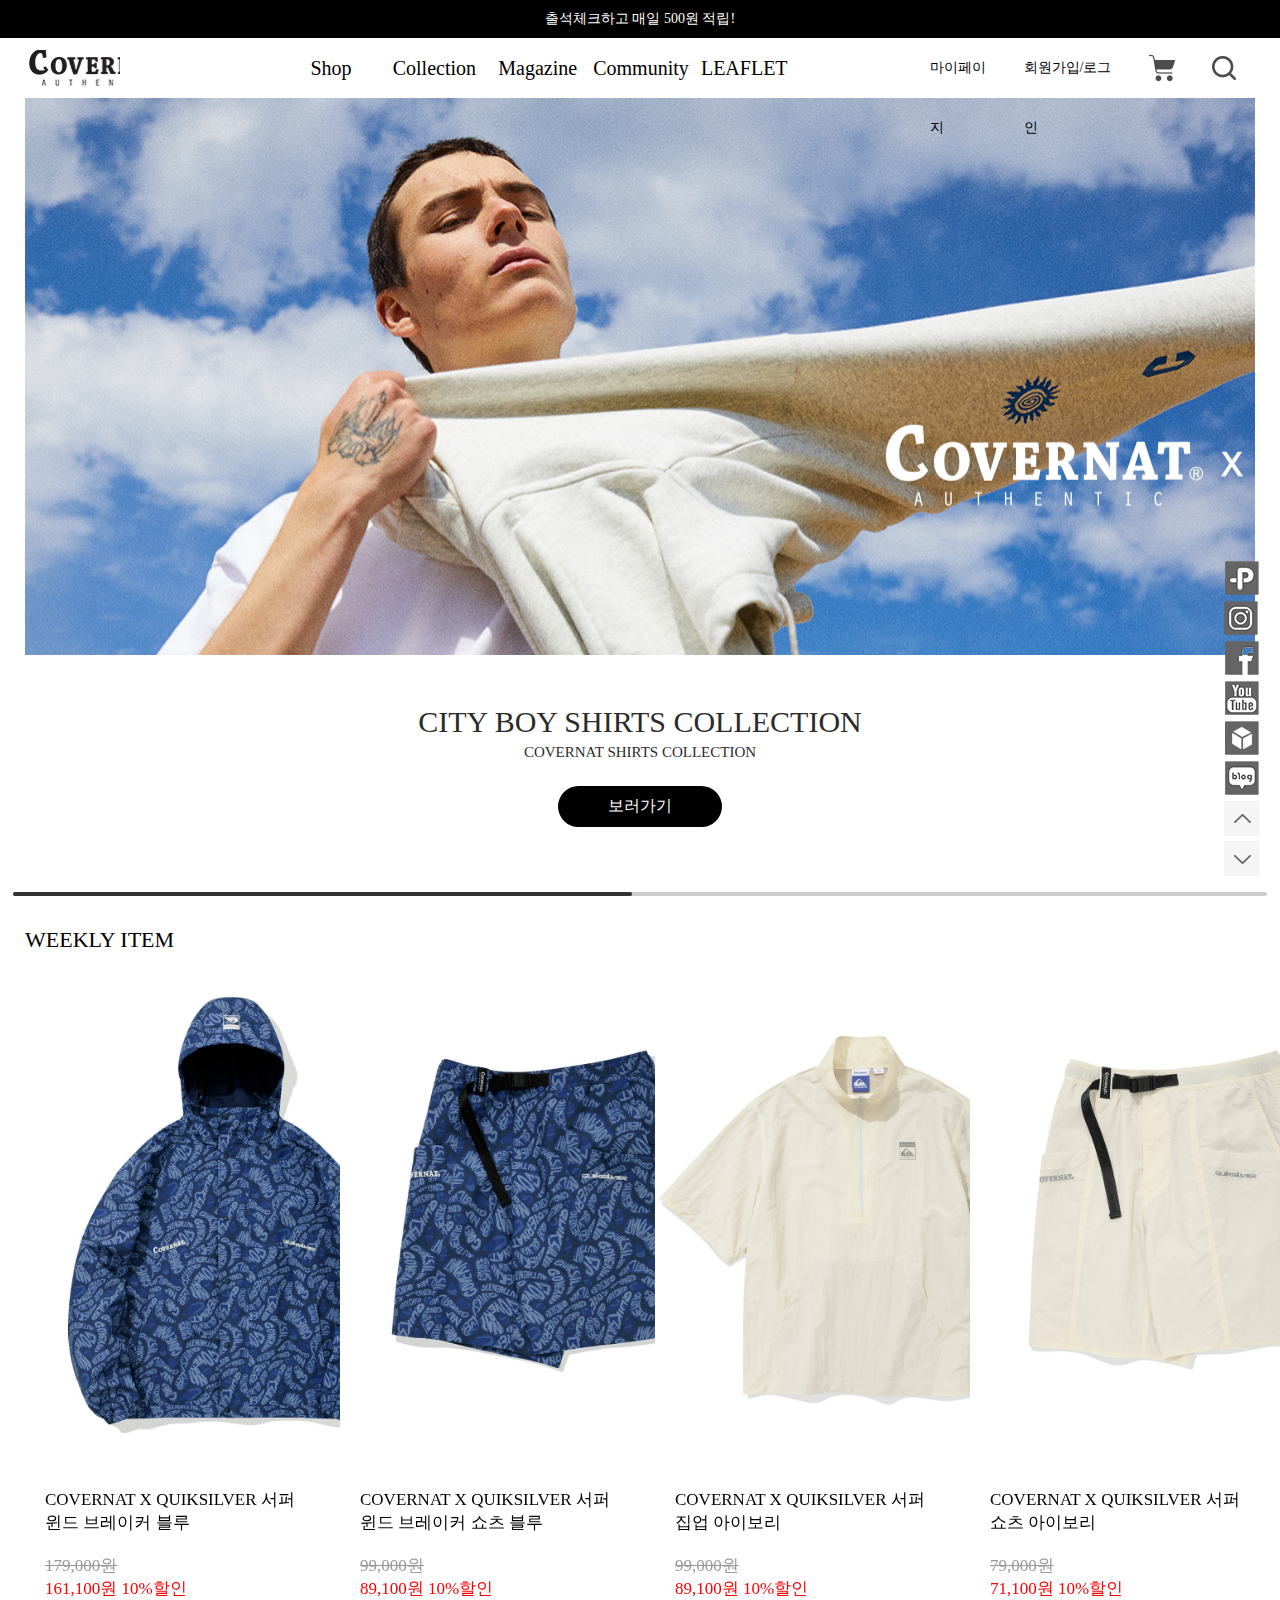
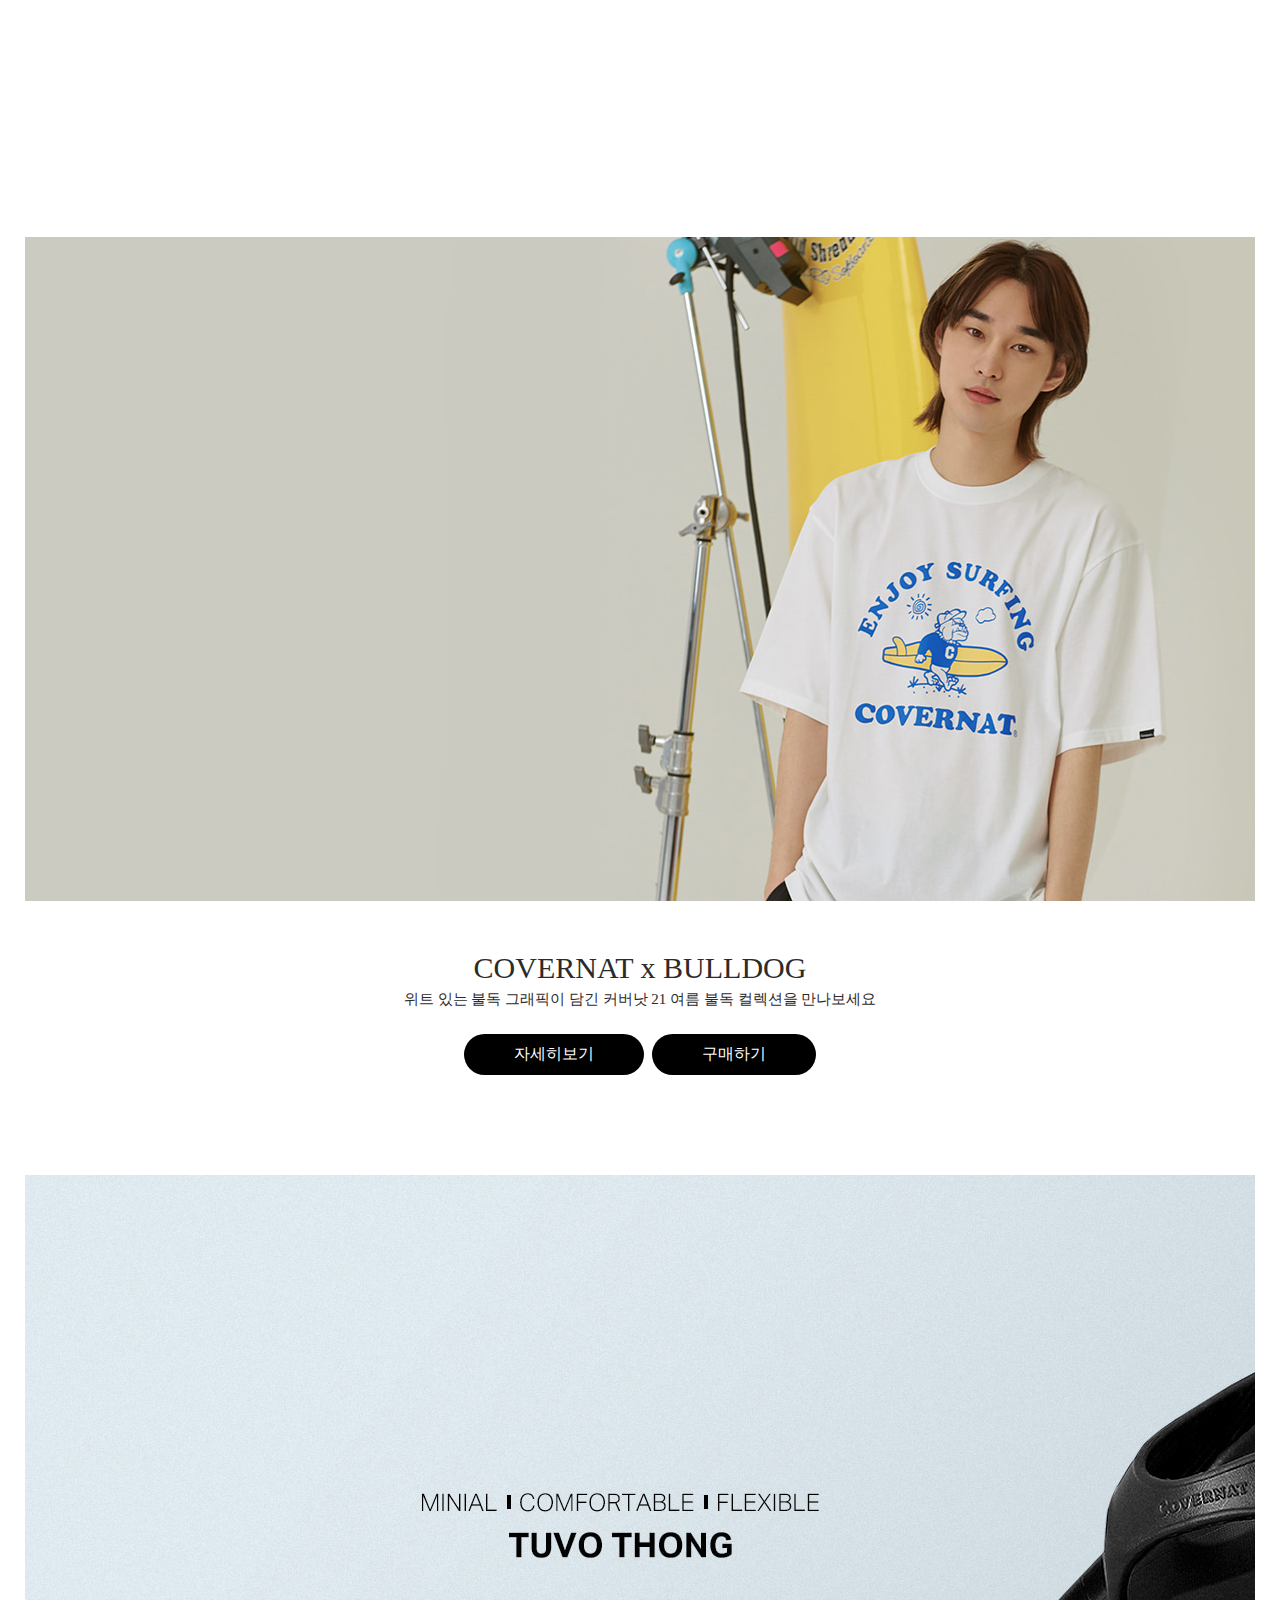
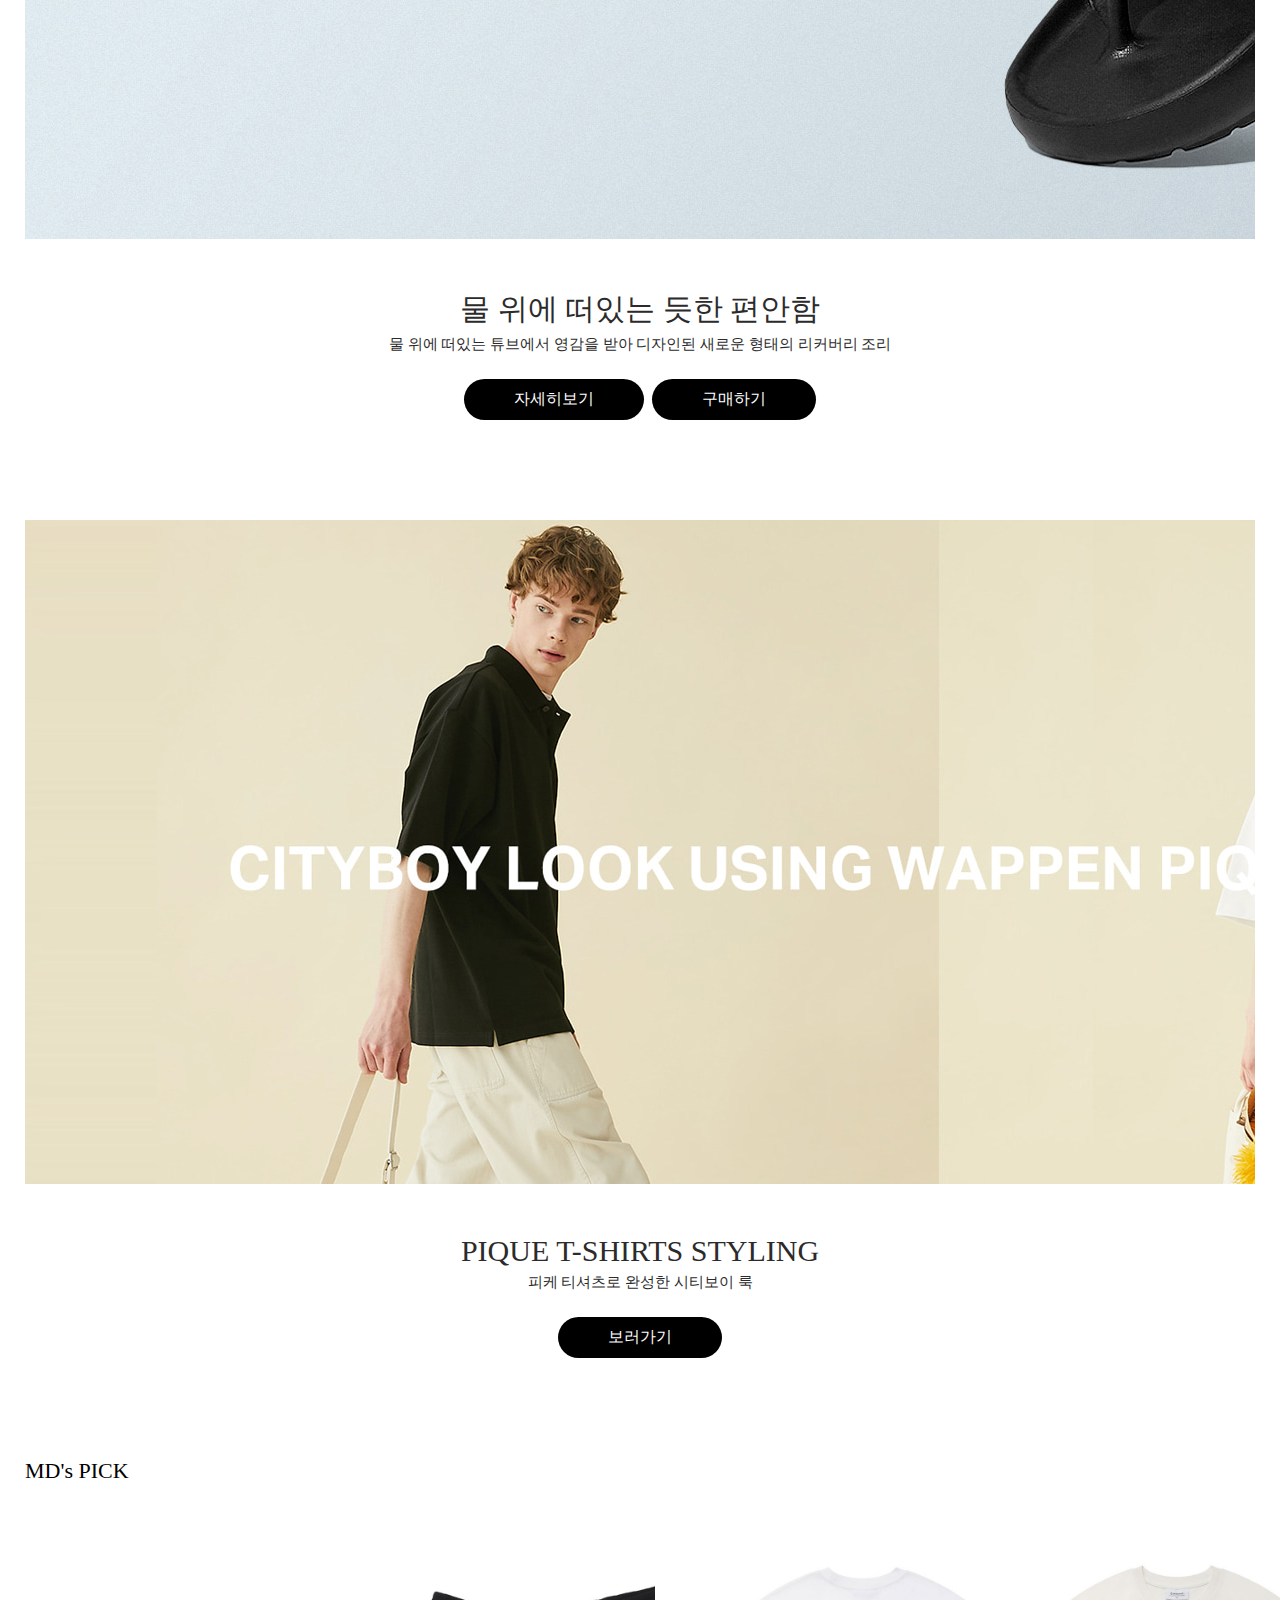
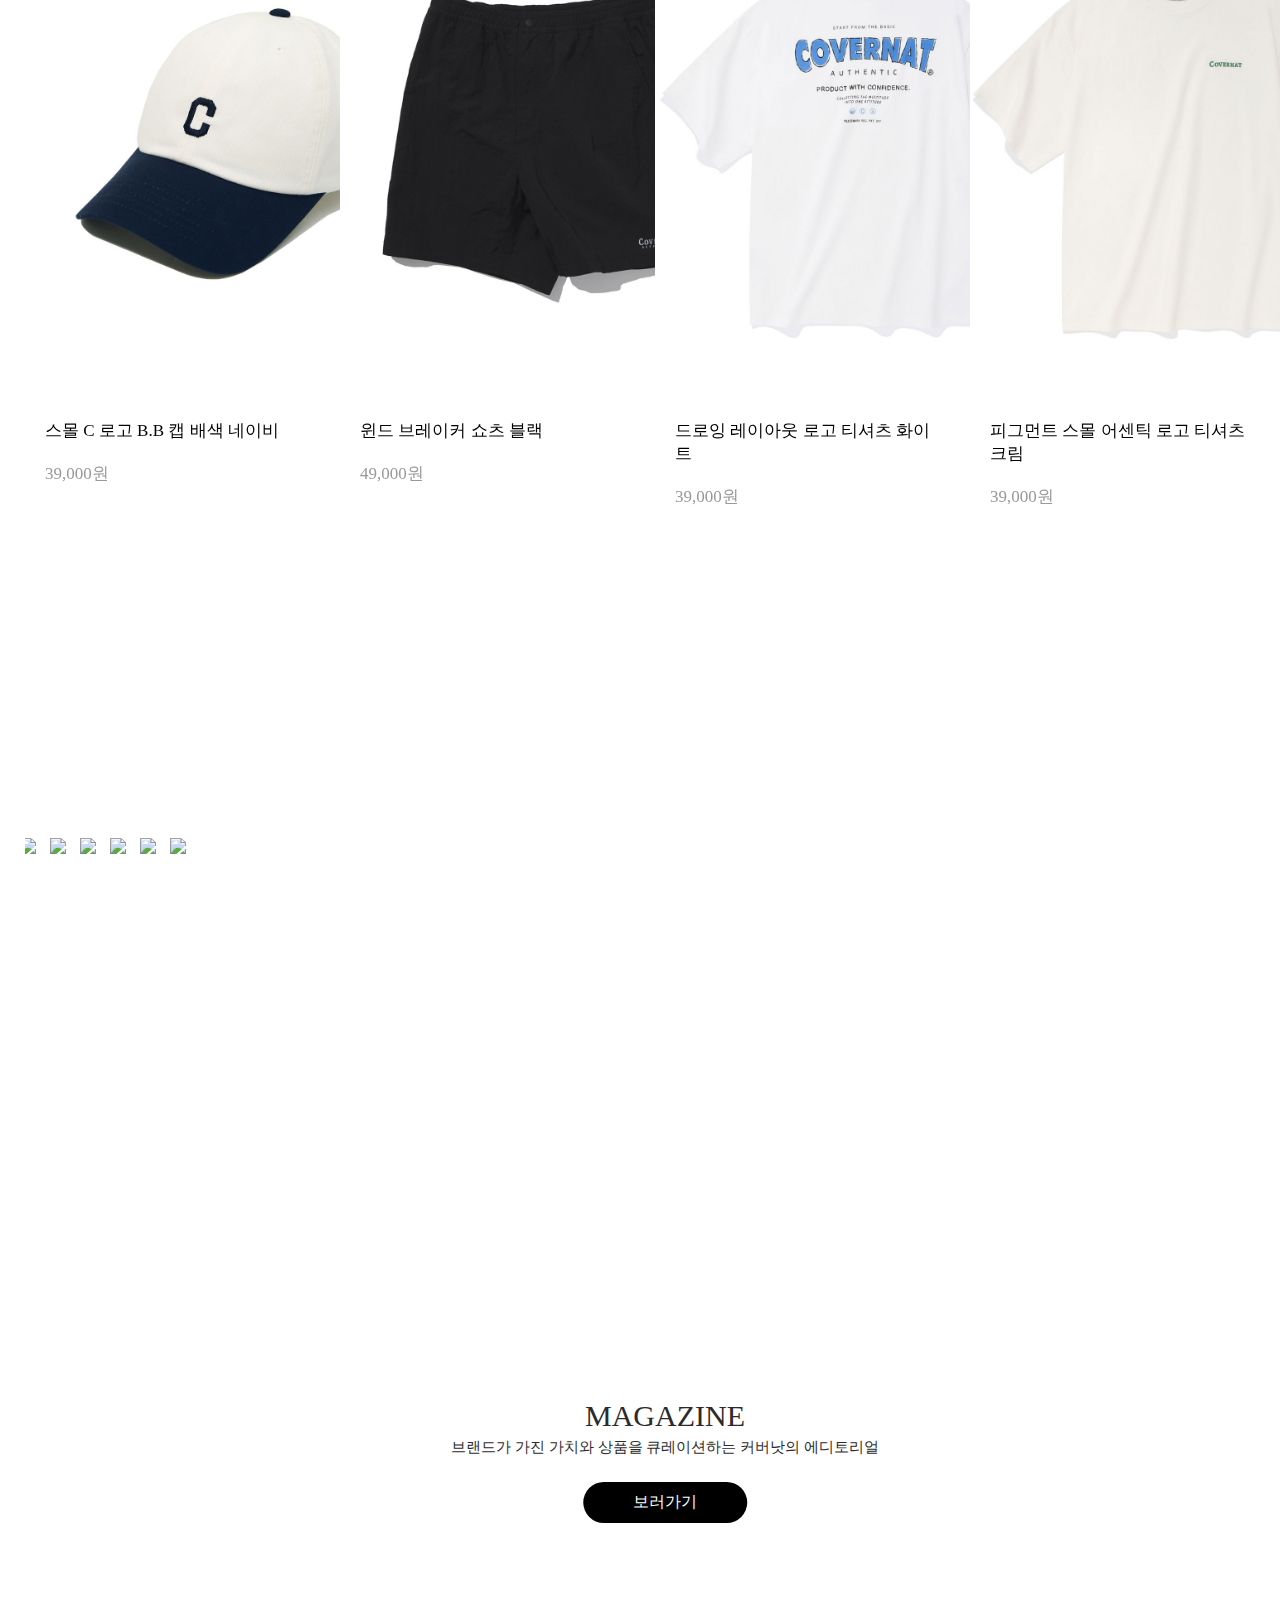
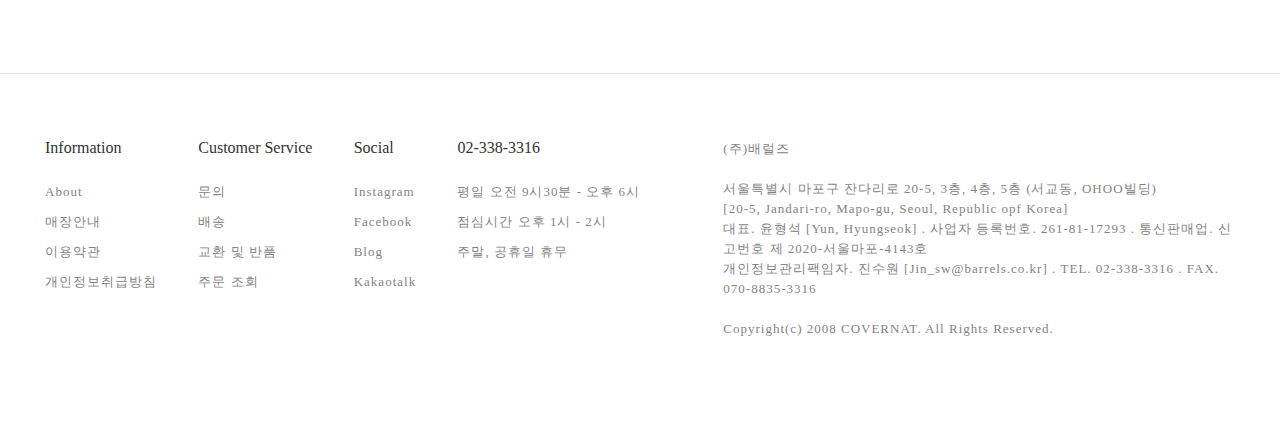
==== index.html @ e0a82ed8 "Add files via upload" ====
<!DOCTYPE html>
<html lang="ko">

<head>
    <meta charset="UTF-8">
    <meta http-equiv="X-UA-Compatible" content="IE=edge">
    <meta name="viewport" content="width=device-width, initial-scale=1.0, maximum-scale=1, minimum-scale=1">
    <!-- jQuery CDN -->
    <script src="https://code.jquery.com/jquery-1.11.0.min.js"></script>
    <!-- 스와이퍼슬라이더 CDN-->
    <link rel="stylesheet" href="https://unpkg.com/swiper/swiper-bundle.min.css" />
    <script src="https://unpkg.com/swiper/swiper-bundle.min.js"></script>
    <!-- 폰트어썸 CDN-->
    <link rel="stylesheet" href="https://use.fontawesome.com/releases/v5.14.0/css/all.css" integrity="sha384-HzLeBuhoNPvSl5KYnjx0BT+WB0QEEqLprO+NBkkk5gbc67FTaL7XIGa2w1L0Xbgc" crossorigin="anonymous">

    <link rel="stylesheet" href="css/style.css">

    <title>covernat</title>
</head>

<body>

    <div class="wrap">
        <div class="top">
            <span>출석체크하고 매일 500원 적립!</span>
        </div>
        <div class="con">
            <div class="header-wrap">
                <div class="top-bar">
                    <div class="logo-wrap"></div>
                    <nav class="fulldown-menu">
                        <ul>
                            <li>
                                <a href="javascript:void(0)">Shop</a>
                                <div>
                                    <ul>
                                        <li><a href="javascript:void(0)">신상품</a></li>
                                        <li><a href="javascript:void(0)">아우터</a></li>
                                        <li><a href="javascript:void(0)">상의</a></li>
                                        <li><a href="javascript:void(0)">하의</a></li>
                                        <li><a href="javascript:void(0)">모자</a></li>
                                        <li><a href="javascript:void(0)">가방</a></li>
                                        <li><a href="javascript:void(0)">신발</a></li>
                                        <li><a href="javascript:void(0)">악세서리</a></li>
                                        <li><a href="javascript:void(0)">언더웨어</a></li>
                                        <li><a href="javascript:void(0)">용품</a></li>
                                    </ul>
                                </div>
                            </li>
                            <li>
                                <a href="javascript:void(0)">Collection</a>
                                <div>
                                    <ul>
                                        <li><a href="javascript:void(0)">2021 S/S COLLECTION</a></li>
                                        <li><a href="javascript:void(0)">2020 F/W COLLECTION</a></li>
                                        <li><a href="javascript:void(0)">2020 S/S COLLECTION</a></li>
                                    </ul>
                                </div>
                            </li>
                            <li>
                                <a href="javascript:void(0)">Magazine</a>
                                <div>
                                    <ul>
                                        <li><a href="javascript:void(0)">Editorial</a></li>
                                        <li><a href="javascript:void(0)">News</a></li>
                                        <li><a href="javascript:void(0)">Event</a></li>
                                        <li><a href="javascript:void(0)">Video</a></li>
                                    </ul>
                                </div>
                            </li>
                            <li>
                                <a href="javascript:void(0)">Community</a>
                                <div>
                                    <ul>
                                        <li><a href="javascript:void(0)">자주묻는 질문</a></li>
                                        <li><a href="javascript:void(0)">공지사항</a></li>
                                        <li><a href="javascript:void(0)">매장찾기</a></li>
                                        <li><a href="javascript:void(0)">고객문의</a></li>
                                        <li><a href="javascript:void(0)">출석체크</a></li>
                                    </ul>
                                </div>
                            </li>
                            <li>
                                <a href="javascript:void(0)">LEAFLET</a>
                            </li>
                        </ul>
                    </nav>
                    <div class="login">
                        <ul>
                            <li> <a href="#">
                                    <p class=login1>마이페이지</p>
                                </a></li>
                            <li>
                                <a href="#">
                                    <p class=login2>회원가입/로그인</p>
                                </a>
                            </li>
                            <li class="bag"><a href="#"><img src="img/new_bag.png" width="32px" height="32px" alt="장바구니"></a></li>
                            <li class="search"><a href="#"><img src="img/new_sch.png" width="32px" height="32px" alt="검색"></a></li>
                        </ul>
                    </div>
                </div>
            </div>

        </div>
    </div>
    <div class="section section1">
        <div class="main-img"></div>
    </div>
    <div class="section section2">
        <div class="title">
            <strong class="big">CITY BOY SHIRTS COLLECTION</strong>
            <p class="small">COVERNAT SHIRTS COLLECTION</p>
            <div class="link"><a href="#">보러가기</a></div>
        </div>
        <div class="swiper-container mySwiper">
            <h2>WEEKLY ITEM</h2>
            <div class="swiper-wrapper">
                <div class="swiper-slide">
                    <a href="#">
                        <img src="img/list_img01.jpeg" alt="">
                    </a>
                    <p class="name">
                        <a href="#">
                            <span>COVERNAT X QUIKSILVER 서퍼 윈드 브레이커 블루</span>
                        </a>
                    </p>
                    <ul class="price">
                        <li>179,000원</li>
                        <li>161,100원 10%할인</li>
                    </ul>
                </div>
                <div class="swiper-slide">
                    <a href="#">
                        <img src="img/list_img02.jpeg" alt="">
                    </a>
                    <p class="name">
                        <a href="#">
                            <span>COVERNAT X QUIKSILVER 서퍼 윈드 브레이커 쇼츠 블루</span>
                        </a>
                    </p>
                    <ul class="price">
                        <li>99,000원</li>
                        <li>89,100원 10%할인</li>
                    </ul>
                </div>
                <div class="swiper-slide">
                    <a href="#">
                        <img src="img/list_img03.jpeg" alt="">
                    </a>
                    <p class="name">
                        <a href="#">
                            <span>COVERNAT X QUIKSILVER 서퍼 집업 아이보리</span>
                        </a>
                    </p>
                    <ul class="price">
                        <li>99,000원</li>
                        <li>89,100원 10%할인</li>
                    </ul>
                </div>
                <div class="swiper-slide">
                    <a href="#">
                        <img src="img/list_img04.jpeg" alt="">
                    </a>
                    <p class="name">
                        <a href="#">
                            <span>COVERNAT X QUIKSILVER 서퍼 쇼츠 아이보리</span>
                        </a>
                    </p>
                    <ul class="price">
                        <li>79,000원</li>
                        <li>71,100원 10%할인</li>
                    </ul>
                </div>
                <div class="swiper-slide">
                    <a href="#">
                        <img src="img/list_img05.jpeg" alt="">
                    </a>
                    <p class="name">
                        <a href="#">
                            <span>COVERNAT X QUIKSILVER 스트라이프 레이어드 롱슬리브 화이트</span>
                        </a>
                    </p>
                    <ul class="price">
                        <li>49,000원</li>
                        <li>44,100원 10%할인</li>
                    </ul>
                </div>
                <div class="swiper-slide">
                    <a href="#">
                        <img src="img/list_img06.jpeg" alt="">
                    </a>
                    <p class="name">
                        <a href="#">
                            <span>COVERNAT X QUIKSILVER 스트라이프 와펜 티셔츠 블랙</span>
                        </a>
                    </p>
                    <ul class="price">
                        <li>49,000원</li>
                        <li>44,100원 10%할인</li>
                    </ul>
                </div>
                <div class="swiper-slide">
                    <a href="#">
                        <img src="img/list_img07.jpeg" alt="">
                    </a>
                    <p class="name">
                        <a href="#">
                            <span>COVERNAT X QUIKSILVER 마블 로고 티셔츠 블루</span>
                        </a>
                    </p>
                    <ul class="price">
                        <li>39,000원</li>
                        <li>35,100원 10%할인</li>
                    </ul>
                </div>
                <div class="swiper-slide">
                    <a href="#">
                        <img src="img/list_img08.jpeg" alt="">
                    </a>
                    <p class="name">
                        <a href="#">
                            <span>CCOVERNAT X QUIKSILVER 캠프 캡 블랙</span>
                        </a>
                    </p>
                    <ul class="price">
                        <li>39,000원</li>
                        <li>35,100원 10%할인</li>
                    </ul>
                </div>
            </div>
            <div class="swiper-scrollbar"></div>
        </div>
    </div>
    <div class="section section3">
        <div class="main-img"></div>
        <div class="title">
            <strong class="big">COVERNAT x BULLDOG</strong>
            <p class="small">위트 있는 불독 그래픽이 담긴 커버낫 21 여름 불독 컬렉션을 만나보세요</p>
            <div class="link-wrap">
                <div class="link"><a href="#">자세히보기</a></div>
                <div class="link"><a href="#">구매하기</a></div>
            </div>
        </div>
    </div>
    <div class="section section4">
        <div class="main-img"></div>
        <div class="title">
            <strong class="big">물 위에 떠있는 듯한 편안함</strong>
            <p class="small">물 위에 떠있는 튜브에서 영감을 받아 디자인된 새로운 형태의 리커버리 조리</p>
            <div class="link-wrap">
                <div class="link"><a href="#">자세히보기</a></div>
                <div class="link"><a href="#">구매하기</a></div>
            </div>


        </div>
    </div>
    <div class="section section5">
        <div class="main-img"></div>
        <div class="title">
            <strong class="big">PIQUE T-SHIRTS STYLING</strong>
            <p class="small">피케 티셔츠로 완성한 시티보이 룩</p>
            <div class="link">
                <a href="#">보러가기</a>
            </div>

        </div>
    </div>
    <div class="section section6">
        <div class="swiper-container mySwiper">
            <h2>MD's PICK</h2>
            <div class="swiper-wrapper">
                <div class="swiper-slide">
                    <a href="#">
                        <img src="img/list2_img01.jpeg" alt="">
                    </a>
                    <p class="name">
                        <a href="#">
                            <span>스몰 C 로고 B.B 캡 배색 네이비</span>
                        </a>
                    </p>
                    <ul class="price">
                        <li>39,000원</li>
                    </ul>
                </div>
                <div class="swiper-slide">
                    <a href="#">
                        <img src="img/list2_img02.jpeg" alt="">
                    </a>
                    <p class="name">
                        <a href="#">
                            <span>윈드 브레이커 쇼츠 블랙</span>
                        </a>
                    </p>
                    <ul class="price">
                        <li>49,000원</li>
                    </ul>
                </div>
                <div class="swiper-slide">
                    <a href="#">
                        <img src="img/list2_img03.jpeg" alt="">
                    </a>
                    <p class="name">
                        <a href="#">
                            <span>드로잉 레이아웃 로고 티셔츠 화이트</span>
                        </a>
                    </p>
                    <ul class="price">
                        <li>39,000원</li>
                    </ul>
                </div>
                <div class="swiper-slide">
                    <a href="#">
                        <img src="img/list2_img04.jpeg" alt="">
                    </a>
                    <p class="name">
                        <a href="#">
                            <span>피그먼트 스몰 어센틱 로고 티셔츠 크림</span>
                        </a>
                    </p>
                    <ul class="price">
                        <li>39,000원</li>
                    </ul>
                </div>
                <div class="swiper-slide">
                    <a href="#">
                        <img src="img/list2_img05.jpeg" alt="">
                    </a>
                    <p class="name">
                        <a href="#">
                            <span>[예약발송 07/02_WS,S 07/06_M]튜보 조리 아이보리</span>
                        </a>
                    </p>
                    <ul class="price">
                        <li>49,000원</li>
                    </ul>
                </div>
                <div class="swiper-slide">
                    <a href="#">
                        <img src="img/list2_img06.jpeg" alt="">
                    </a>
                    <p class="name">
                        <a href="#">
                            <span>쿨 코튼 2-PACK 티셔츠 화이트</span>
                        </a>
                    </p>
                    <ul class="price">
                        <li>43,000원</li>
                        <li>36,500원 15%할인</li>
                    </ul>
                </div>
                <div class="swiper-slide">
                    <a href="#">
                        <img src="img/list2_img07.jpeg" alt="">
                    </a>
                    <p class="name">
                        <a href="#">
                            <span>쿨 코튼 엔조이 서핑 티셔츠 화이트</span>
                        </a>
                    </p>
                    <ul class="price">
                        <li>39,000원</li>
                        <li>31,200원 20%할인</li>
                    </ul>
                </div>
                <div class="swiper-slide">
                    <a href="#">
                        <img src="img/list2_img08.jpeg" alt="">
                    </a>
                    <p class="name">
                        <a href="#">
                            <span>페이퍼 웨일 티셔츠 화이트</span>
                        </a>
                    </p>
                    <ul class="price">
                        <li>39,000원</li>
                    </ul>
                </div>
            </div>
            <div class="swiper-scrollbar"></div>
        </div>
    </div>



    <div class="ddd">
        <div class="section section7">
            <div class="RollDiv">
                <div>
                    <a href="#">
                        <img src="https://m.covernat.net/SkinImg/new/roll_07.jpg" />
                    </a>
                    <a href="#">
                        <img src="https://m.covernat.net/SkinImg/new/main_ban01_2021_1_m2.jpg" />
                    </a>
                    <a href="#">
                        <img src="https://m.covernat.net/SkinImg/new/roll_03.jpg" />
                    </a>
                    <a href="#">
                        <img src="https://m.covernat.net/SkinImg/new/roll_06.jpg" />
                    </a>
                    <a href="#">
                        <img src="https://m.covernat.net/SkinImg/new/roll_02.jpg" />
                    </a>
                    <a href="#">
                        <img src="https://m.covernat.net/SkinImg/new/roll_01.jpg" />
                    </a>
                    <a href="#">
                        <img src="https://m.covernat.net/SkinImg/new/roll_08.jpg" />
                    </a>
                </div>
            </div>
            <div class="title">
                <strong class="big">MAGAZINE</strong>
                <p class="small">브랜드가 가진 가치와 상품을 큐레이션하는 커버낫의 에디토리얼</p>
                <div class="link-wrap">
                    <div class="link">
                        <a href="#">보러가기</a>
                    </div>
                </div>
            </div>
        </div>
    </div>

    <footer>
        <div class="footer-wrap">
            <div class="in">
                <div class="left">
                    <ul>
                        <li><a href="#">Information</a>
                            <ul>
                                <li><a href="#">About</a></li>
                                <li><a href="#">매장안내</a></li>
                                <li><a href="#">이용약관</a></li>
                                <li><a href="#">개인정보취급방침</a></li>
                            </ul>
                        </li>
                    </ul>
                    <ul>
                        <li><a href="#">Customer Service</a>
                            <ul>
                                <li><a href="#">문의</a></li>
                                <li><a href="#">배송</a></li>
                                <li><a href="#">교환 및 반품</a></li>
                                <li><a href="#">주문 조회</a></li>
                            </ul>
                        </li>
                    </ul>
                    <ul>
                        <li><a href="#">Social</a>
                            <ul>
                                <li><a href="#">Instagram</a></li>
                                <li><a href="#">Facebook</a></li>
                                <li><a href="#">Blog</a></li>
                                <li><a href="#">Kakaotalk</a></li>
                            </ul>
                        </li>
                    </ul>
                    <ul>
                        <li><a href="#">02-338-3316</a>
                            <ul>
                                <li><a href="#">평일 오전 9시30분 - 오후 6시</a></li>
                                <li><a href="#">점심시간 오후 1시 - 2시</a></li>
                                <li><a href="#">주말, 공휴일 휴무</a></li>
                            </ul>
                        </li>
                    </ul>
                </div>
                <div class="right">
                    (주)배럴즈
                    <br>
                    <br>
                    서울특별시 마포구 잔다리로 20-5, 3층, 4층, 5층 (서교동, OHOO빌딩)
                    <br>
                    [20-5, Jandari-ro, Mapo-gu, Seoul, Republic opf Korea]
                    <br>
                    대표. 윤형석 [Yun, Hyungseok] . 사업자 등록번호. 261-81-17293 . 통신판매업. 신고번호 제 2020-서울마포-4143호
                    <br>
                    개인정보관리팩임자. 진수원 [Jin_sw@barrels.co.kr] . TEL. 02-338-3316 . FAX. 070-8835-3316
                    <br>
                    <br>
                    <p> Copyright(c) 2008 COVERNAT. All Rights Reserved.</p>

                </div>
            </div>
        </div>
    </footer>

    <div class="quick">
        <a href="javascript:void(0)">
            <img src="img/quick_kakao.png" alt="카카오톡">
        </a>
        <a href="javascript:void(0)">
            <img src="img/quick_insta.png" alt="인스타그램">
        </a>
        <a href="javascript:void(0)">
            <img src="img/quick_facebook.png" alt="페이스북">
        </a>
        <a href="javascript:void(0)">
            <img src="img/quick_youtube.png" alt="유튜브">
        </a>
        <a href="javascript:void(0)">
            <img src="img/quick_view.png" alt="뷰">
        </a>
        <a href="javascript:void(0)">
            <img src="img/quick_blog.png" alt="블로그">
        </a>
        <a href="#" class="top-btn">
            <img src="img/quick_top.png" alt="맨 위로">
        </a>
        <a href="javascript:void(0)" class="bottom-btn">
            <img src="img/quick_bottom.png" alt="맨 밑으로">
        </a>
    </div>



    <script src="js/script.js"></script>

</body>

</html>
---- css/style.css ----
/*노멀라이징*/
* {
    padding: 0;
    margin: 0;
}

ul,
li {
    padding: 0;
    margin: 0;
    list-style: none;
}

a {
    color: inherit;
    text-decoration: none;
}


/*라이브러리*/

:root {
    --site-width: 1280px;
}

.row:after {
    clear: both;
    display: block;
    content: "";
}

.cell {
    float: left;
}

.con {
    /*   max-width: var(--site-width); */
    margin: 0 auto;
    width: 100%;
    background: none;
    height: 100%;
    z-index: 200;
    min-height: calc(100% - 357px);
    -webkit-box-sizing: border-box;
    -moz-box-sizing: border-box;
    box-sizing: border-box;
    outline: none;
}

.wrap {
    max-width: 100%;
}




/*---------------------header---------------------*/

.top {
    width: 100%;
    height: 38px;
    background-color: #000;
    text-align: center;
}

.top > span {
    color: #fff;
    font-weight: lighter;
    font-size: 14px;
    line-height: 38px;
}

.header-wrap .top-bar {
    padding: 0 25px;
    height: 60px;
    /*   border:1px solid #ddd;*/
    display: flex;
    position: relative;
}

.header-wrap .logo-wrap {
    background-image: url(../img/new_logo04.png);
    width: 149px;
    height: 40px;
    margin-top: 10px;
    cursor: pointer;
}


.fulldown-menu {
  width: 1242px;
    
}

.fulldown-menu > ul {
  width: 100%;
  display: flex;
  flex-direction: row;
    line-height: 40px;
    justify-content: center;
}
.fulldown-menu > ul > li {
  width: 13%;
}
.fulldown-menu ul > li > a {
  width: 100%;
  display: block;
  text-align: center;
  padding: 10px 20px;
    font-size: 20px;
}
.fulldown-menu > ul > li > div {
  display: block;
  position: absolute;
  width: 100%;
  top: 100%;
  left: 0;
    height: 330px;
  background-color: #fff;
}
.fulldown-menu > ul > li > div ul {
  position: absolute;
  top: 0;
  left: 0;
  width: 20%;
}
.fulldown-menu > ul > li > div ul > li {
    line-height: 10px;
    
    
}
.fulldown-menu > ul > li > div ul > li > a {
  width: 100%;
  display: block;
    font-size: 13px;
}

/* 2차 메뉴 위치 */
.fulldown-menu > ul > li:nth-of-type(1) > div ul {
  left: 16%;
}
.fulldown-menu > ul > li:nth-of-type(2) > div ul {
  left: 25%;
}
.fulldown-menu > ul > li:nth-of-type(3) > div ul {
  left: 34%;
}
.fulldown-menu > ul > li:nth-of-type(4) > div ul {
  left: 43%;
}


/* 후버시 작동 기능 */
.fulldown-menu ul > li > a:hover,
.fulldown-menu ul > li > a:active,
.fulldown-menu ul > li > a:focus {
  color: #888;
  transition: all 0.2s;
}
.fulldown-menu > ul > li > div {
  opacity: 0;
  visibility: hidden;
/*  transition: visibility 0s, opacity 0.5s linear;*/
}


.fulldown-menu > ul > li:hover div {
  opacity: 1;
  visibility: visible; 
    border-top:1px solid #ddd;
}


.header-wrap .login .login1:hover {
    color: #bebcbc;
    transition: 0.3s;
}

.header-wrap .login .login2:hover {
    color: #bebcbc;
    transition: 0.3s;
}

.header-wrap .login ul {
    display: flex;
    width: 340px;
    line-height: 60px;
}

.header-wrap .login ul li {
    display: inline-block;
    font-size: 14px;
    padding: 0 15px;
    vertical-align: middle;
}

.header-wrap .login ul .bag {
    margin-top: 12px;
}

.header-wrap .login ul .search {
    margin-top: 12px;
}





/*---------------------section1---------------------*/

.section {
    padding: 0 25px;
}

.section .main-img {
    background-image: url(../img/main_visual01_210614.jpeg);
    max-width: 1742px;
    height: 557.44px;
    cursor: pointer;
}

/*---------------------section2---------------------*/


.section .title {

    text-align: center;
    color: #2c2b2b;
    margin-top: 50px;

}

.section .title .big {
    font-size: 30px;
    font-weight: 500;
}

.section .title .small {
    font-size: 15px;
    margin: 5px 0 25px 0;
}


.section h2 {
    font-weight: 400;
    font-size: 22px;
    margin-bottom: 30px;
}

.swiper-container {
    width: 100%;
    height: 780px;
    margin-top: 100px;
}

.swiper-slide {
    width: 200%;
    height: 600px;
    text-align: left;
    font-size: 18px;
    /*        border:1px solid red;*/
}

.swiper-slide .name {
    margin-top: 50px;
    margin-left: 20px;
}

.swiper-slide .name span {
    font-size: 17px;
}

.swiper-slide .price {
    margin-top: 20px;
    font-size: 17px;
    margin-left: 20px;
}

.swiper-slide .price li:nth-child(1) {
    text-decoration: line-through;
    color: #999;
}

.swiper-slide .price li:nth-child(2) {
    color: red;
}

.swiper-slide img {

    width: 414px;
    height: 450px;
    object-fit: cover;
}




/*---------------------section3---------------------*/

.section3 .main-img {
    background-image: url(../img/main_ban02.jpeg);
    max-width: 1742px;
    height: 664px;
    cursor: pointer;
    margin-top: 130px;
}

.section .link-wrap {
    display: flex;
    justify-content: center;
}

.section .link {
    font-size: 16px;
    color: #fff;
    background: #000;
    padding: 10px 50px;
    display: inline-block;
    border-radius: 50px;
    margin-right: 8px;
}

.section .link:last-child {
    margin-right: 0;
}

/*---------------------section4---------------------*/


.section4 .main-img {
    margin-top: 130px;
    background-image: url(../img/main_ban03.jpeg);
    max-width: 1742px;
    height: 664px;
    cursor: pointer;
    margin-top: 100px;
}

/*---------------------section5---------------------*/


.section5 .main-img {
    margin-top: 130px;
    background-image: url(../img/main_ban04.jpeg);
    max-width: 1742px;
    height: 664px;
    cursor: pointer;
    margin-top: 100px;
}

/*---------------------section6---------------------*/

.section6 .swiper-slide .price li:nth-child(1) {
    color: #999;
    text-decoration: none;
}


/*---------------------section7---------------------*/


.ddd {
    width: 100%;
    overflow: hidden;
}

.section7 {
    margin-top: 100px;
    width: 100%;
    height: 785px;
    position: relative;
    overflow: hidden;
}

.RollDiv {
    margin-bottom: 100px;
    margin-top: 100px;
    position: absolute;
    overflow: hidden;
    height: 500px;
    width: 100%;
}

.RollDiv img {
    height: 500px;
    position: absolute;
}

.section7 .title {
    position: absolute;
    bottom: 0;
    left: 50%;
    transform: translateX(-50%);


}

/*---------------------footer---------------------*/

.footer-wrap {
    border-top: 1px solid #e3e3e3;
    margin-top: 150px;
}

.footer-wrap .in {
    padding: 65px 0;
    width: calc(100% - 90px);
    margin: auto;
}

.footer-wrap .in .left {
    display: flex;
    justify-content: space-between;
    float: left;
    width: 50%;
    margin-bottom: 100px;
}

.footer-wrap .in .left > ul {
    color: #333;
}

.footer-wrap .in .left > ul ul {
    font-size: 13px;
    letter-spacing: 1px;
    line-height: 30px;
    margin-top: 20px;
    color: #838383;
}

.footer-wrap .in .right {
    float: right;
    width: 43%;
    font-size: 13px;
    color: #838383;
    letter-spacing: 1px;
    line-height: 20px;
    margin-bottom: 100px;
}


/*---------------------quick---------------------*/


.quick {
    position: fixed;
    right: 20px;
    width: 37px;
    bottom: 20px;
    z-index: 99;
}
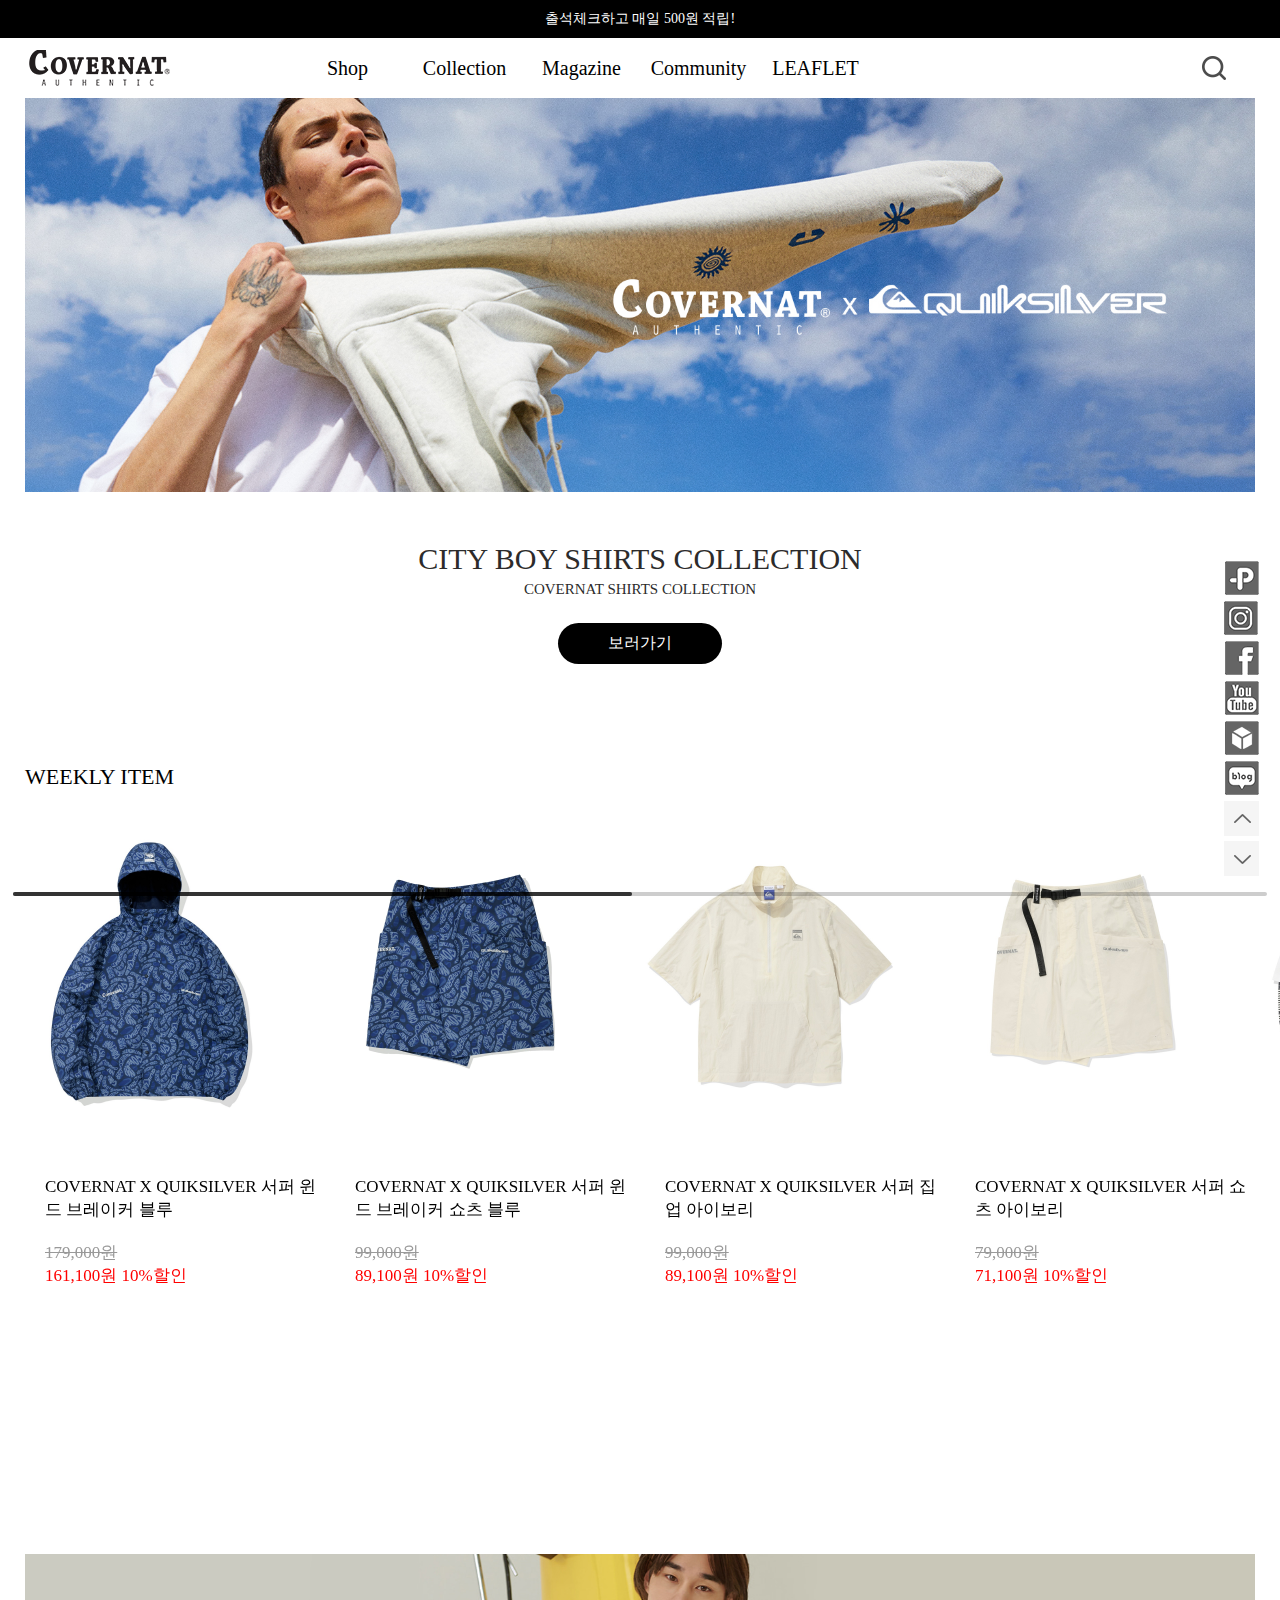
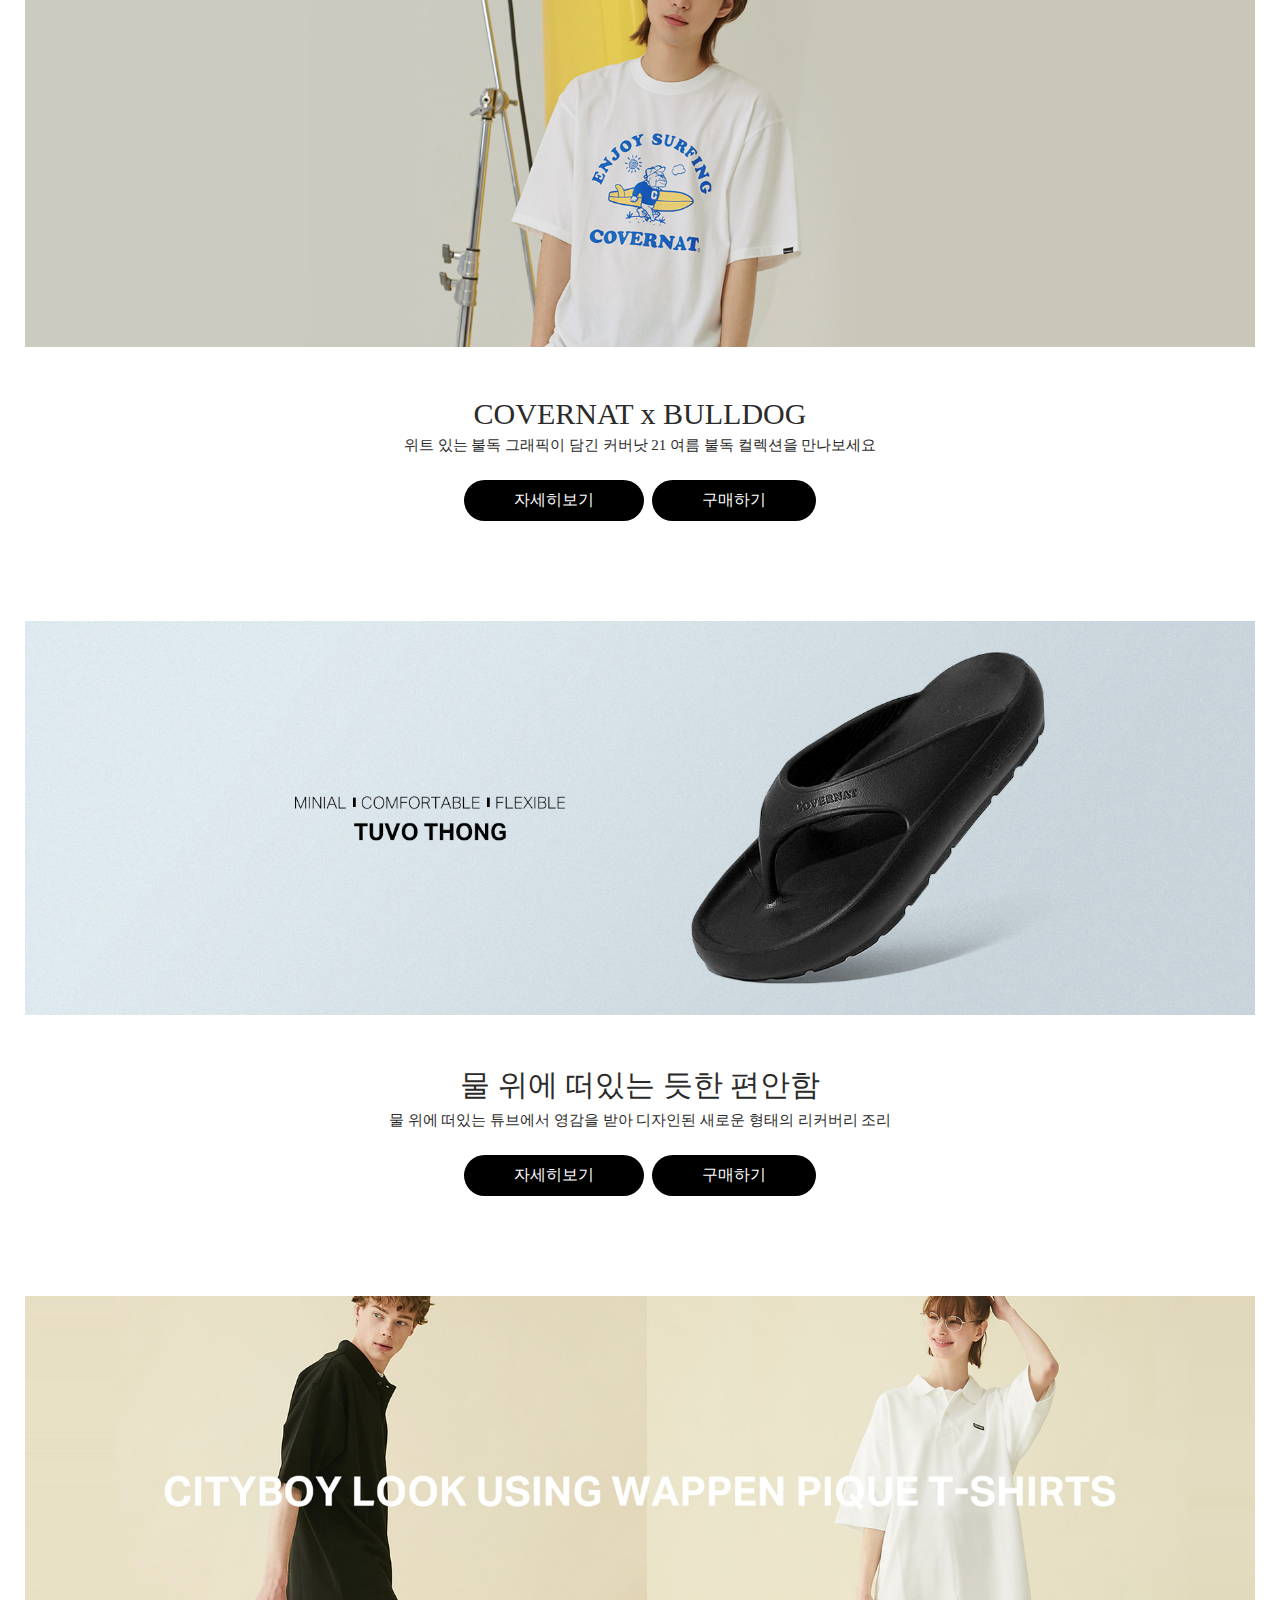
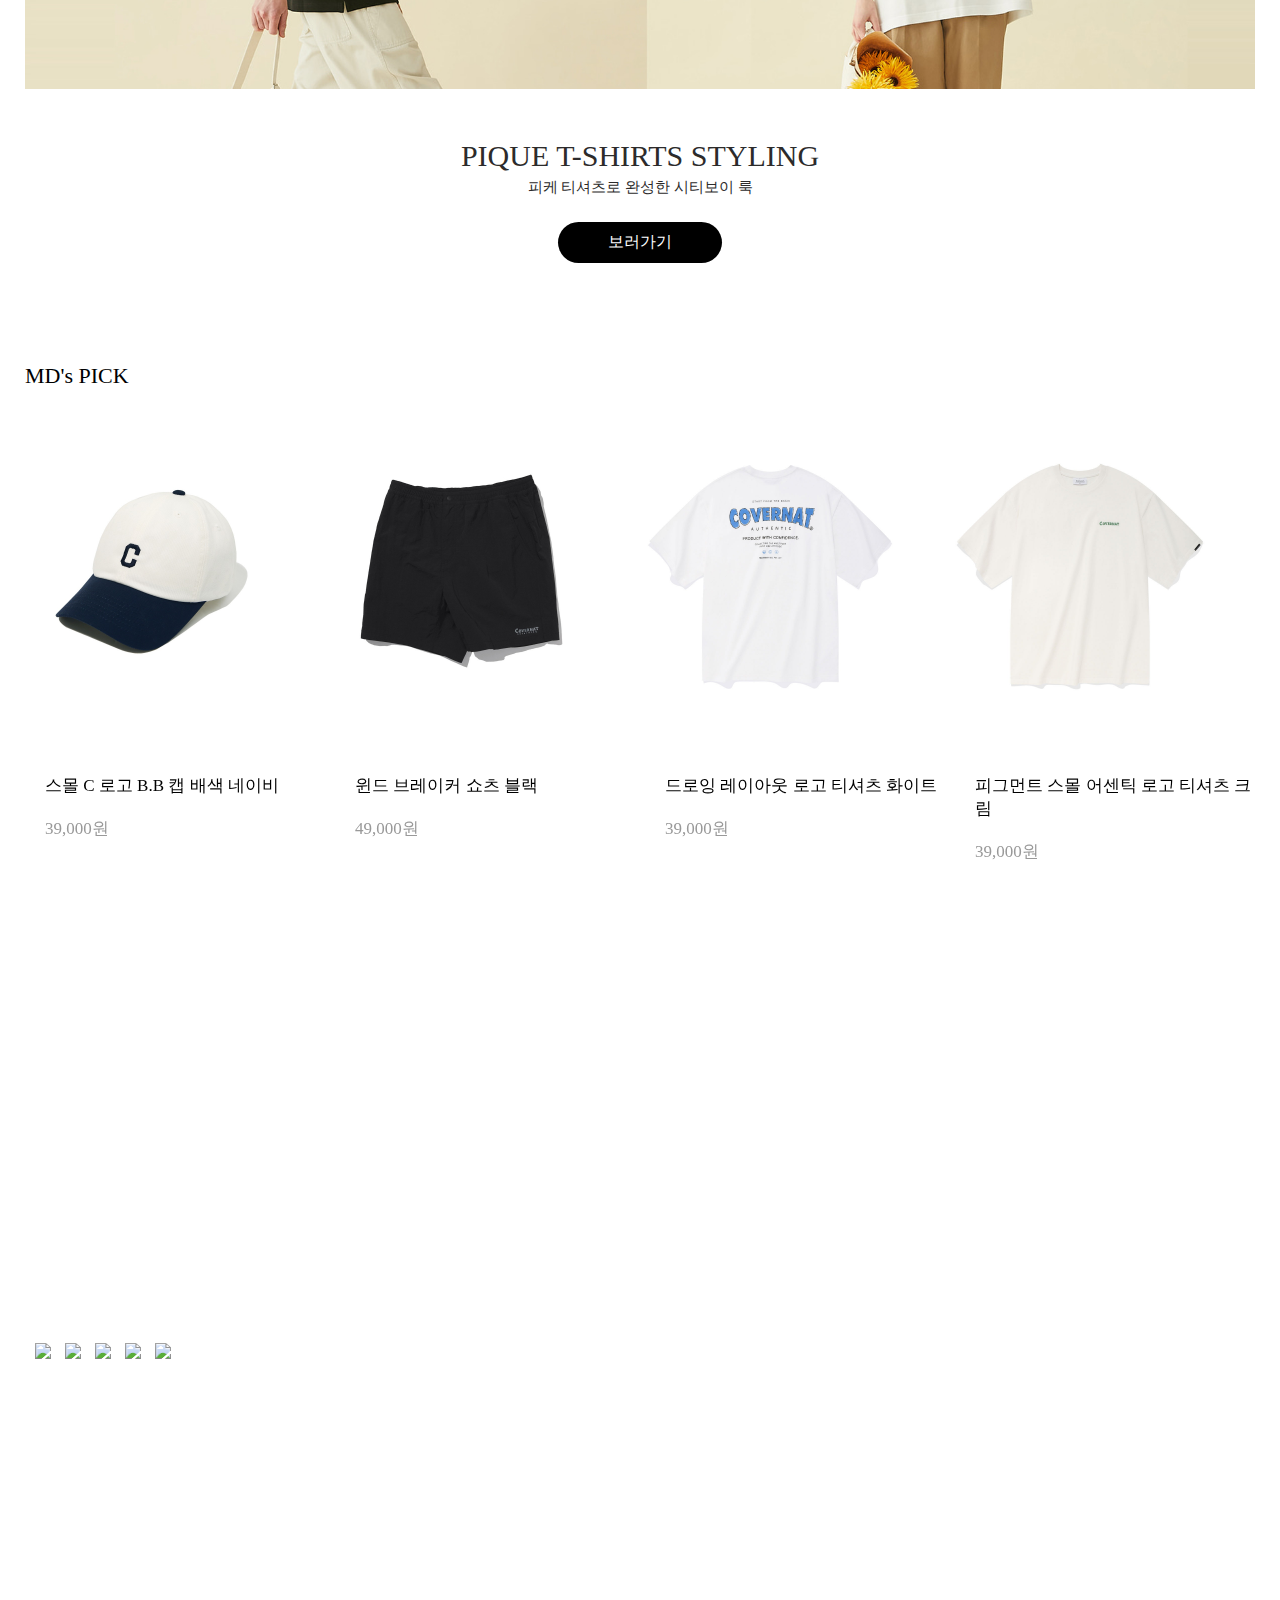
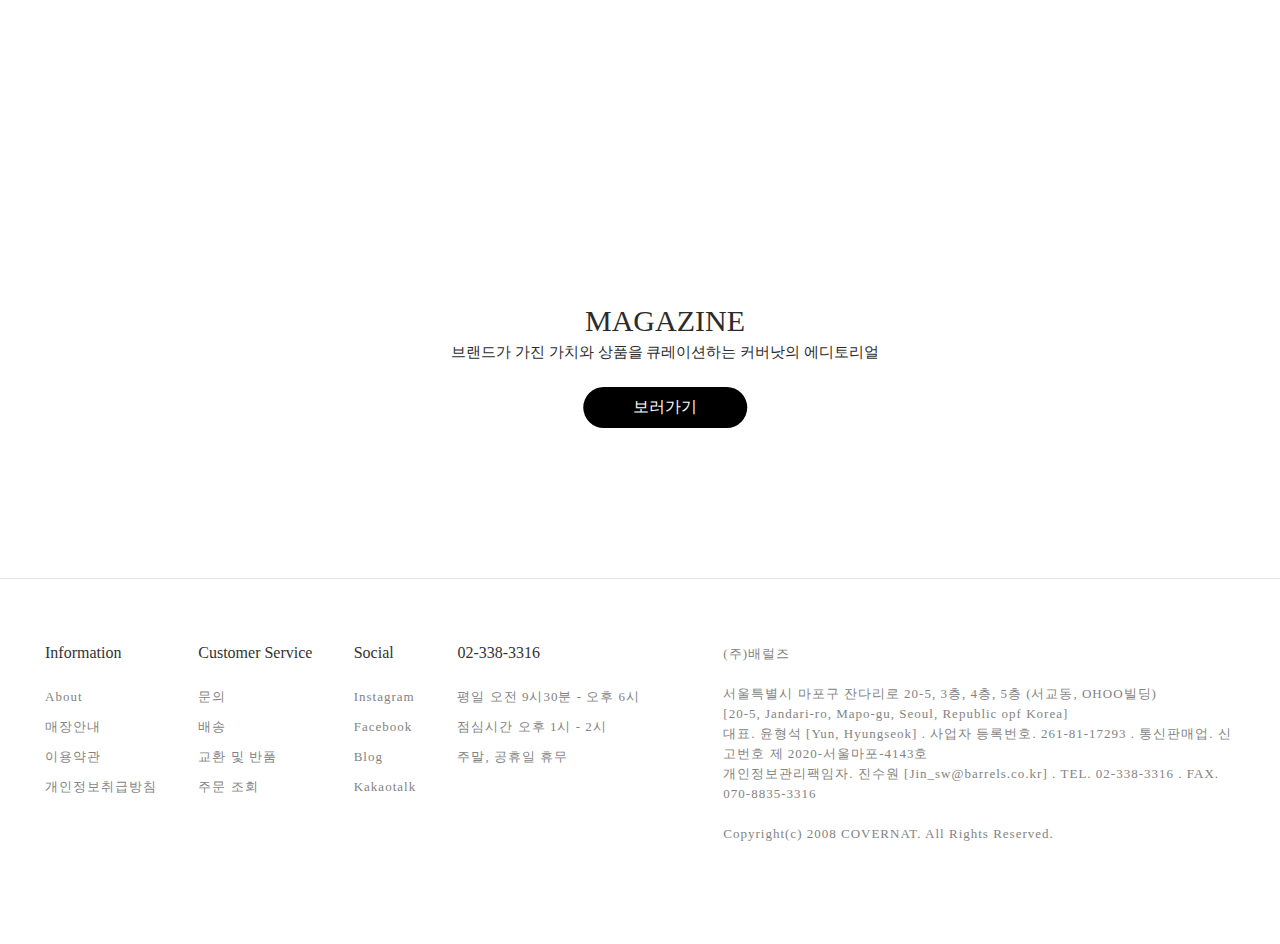
==== commit 6780fdfe: "Add files via upload" ====
--- a/index.html
+++ b/index.html
@@ -8,7 +8,7 @@
     <!-- jQuery CDN -->
     <script src="https://code.jquery.com/jquery-1.11.0.min.js"></script>
     <!-- 스와이퍼슬라이더 CDN-->
-    <link rel="stylesheet" href="https://unpkg.com/swiper/swiper-bundle.min.css" />
+    <link rel="stylesheet" href="https://unpkg.com/swiper/swiper-bundle.min.css"/>
     <script src="https://unpkg.com/swiper/swiper-bundle.min.js"></script>
     <!-- 폰트어썸 CDN-->
     <link rel="stylesheet" href="https://use.fontawesome.com/releases/v5.14.0/css/all.css" integrity="sha384-HzLeBuhoNPvSl5KYnjx0BT+WB0QEEqLprO+NBkkk5gbc67FTaL7XIGa2w1L0Xbgc" crossorigin="anonymous">
@@ -27,7 +27,9 @@
         <div class="con">
             <div class="header-wrap">
                 <div class="top-bar">
-                    <div class="logo-wrap"></div>
+                    <div class="logo-wrap">
+                        <div class="logo"></div>
+                    </div>
                     <nav class="fulldown-menu">
                         <ul>
                             <li>
@@ -518,6 +520,4 @@
 
     <script src="js/script.js"></script>
 
-</body>
-
-</html>
+</body></html>
--- a/css/style.css
+++ b/css/style.css
@@ -79,74 +79,89 @@
 }
 
 .header-wrap .logo-wrap {
-    background-image: url(../img/new_logo04.png);
+
     width: 149px;
     height: 40px;
     margin-top: 10px;
     cursor: pointer;
-}
-
+    z-index: 99;
+}
+
+.header-wrap .logo-wrap .logo {
+    background-image: url(../img/new_logo04.png);
+    width: 100%;
+    height: 100%;
+}
 
 .fulldown-menu {
-  width: 1242px;
-    
+    width: 1000px;
+
 }
 
 .fulldown-menu > ul {
-  width: 100%;
-  display: flex;
-  flex-direction: row;
+    width: 100%;
+    display: flex;
+    flex-direction: row;
     line-height: 40px;
-    justify-content: center;
-}
+    margin-left: 30px;
+}
+
 .fulldown-menu > ul > li {
-  width: 13%;
-}
+    width: 18%;
+}
+
 .fulldown-menu ul > li > a {
-  width: 100%;
-  display: block;
-  text-align: center;
-  padding: 10px 20px;
+    width: 100%;
+    display: block;
+    text-align: center;
+    padding: 10px 20px;
     font-size: 20px;
 }
+
 .fulldown-menu > ul > li > div {
-  display: block;
-  position: absolute;
-  width: 100%;
-  top: 100%;
-  left: 0;
+    display: block;
+    position: absolute;
+    width: 100%;
+    top: 100%;
+    left: 0;
     height: 330px;
-  background-color: #fff;
-}
+    background-color: #fff;
+}
+
 .fulldown-menu > ul > li > div ul {
-  position: absolute;
-  top: 0;
-  left: 0;
-  width: 20%;
-}
+    position: absolute;
+    top: 0;
+    left: 0;
+    width: 20%;
+}
+
 .fulldown-menu > ul > li > div ul > li {
     line-height: 10px;
-    
-    
-}
+
+
+}
+
 .fulldown-menu > ul > li > div ul > li > a {
-  width: 100%;
-  display: block;
+    width: 100%;
+    display: block;
     font-size: 13px;
 }
 
 /* 2차 메뉴 위치 */
 .fulldown-menu > ul > li:nth-of-type(1) > div ul {
-  left: 16%;
-}
+    left: 16%;
+}
+
 .fulldown-menu > ul > li:nth-of-type(2) > div ul {
-  left: 25%;
-}
+    left: 25%;
+}
+
 .fulldown-menu > ul > li:nth-of-type(3) > div ul {
-  left: 34%;
-}
+    left: 34%;
+}
+
 .fulldown-menu > ul > li:nth-of-type(4) > div ul {
-  left: 43%;
+    left: 43%;
 }
 
 
@@ -154,22 +169,30 @@
 .fulldown-menu ul > li > a:hover,
 .fulldown-menu ul > li > a:active,
 .fulldown-menu ul > li > a:focus {
-  color: #888;
-  transition: all 0.2s;
-}
+    color: #888;
+    transition: all 0.2s;
+}
+
 .fulldown-menu > ul > li > div {
-  opacity: 0;
-  visibility: hidden;
-/*  transition: visibility 0s, opacity 0.5s linear;*/
+    opacity: 0;
+    visibility: hidden;
+    /*  transition: visibility 0s, opacity 0.5s linear;*/
 }
 
 
 .fulldown-menu > ul > li:hover div {
-  opacity: 1;
-  visibility: visible; 
-    border-top:1px solid #ddd;
-}
-
+    opacity: 1;
+    visibility: visible;
+    border-top: 1px solid #ddd;
+}
+
+
+.header-wrap .login {
+
+    width: 350px;
+    margin-left: auto;
+
+}
 
 .header-wrap .login .login1:hover {
     color: #bebcbc;
@@ -214,8 +237,11 @@
 
 .section .main-img {
     background-image: url(../img/main_visual01_210614.jpeg);
+    background-position: center;
+    background-size: cover;
     max-width: 1742px;
-    height: 557.44px;
+    /*    height: 557.44px;*/
+    padding-bottom: 32%;
     cursor: pointer;
 }
 
@@ -254,7 +280,7 @@
 }
 
 .swiper-slide {
-    width: 200%;
+    width: 100%;
     height: 600px;
     text-align: left;
     font-size: 18px;
@@ -299,8 +325,10 @@
 
 .section3 .main-img {
     background-image: url(../img/main_ban02.jpeg);
+    background-size: cover;
+    background-position: center;
+    padding-bottom: 32%;
     max-width: 1742px;
-    height: 664px;
     cursor: pointer;
     margin-top: 130px;
 }
@@ -331,7 +359,9 @@
     margin-top: 130px;
     background-image: url(../img/main_ban03.jpeg);
     max-width: 1742px;
-    height: 664px;
+    background-size: cover;
+    background-position: center;
+    padding-bottom: 32%;
     cursor: pointer;
     margin-top: 100px;
 }
@@ -343,7 +373,9 @@
     margin-top: 130px;
     background-image: url(../img/main_ban04.jpeg);
     max-width: 1742px;
-    height: 664px;
+    background-size: cover;
+    background-position: center;
+    padding-bottom: 32%;
     cursor: pointer;
     margin-top: 100px;
 }
@@ -449,3 +481,195 @@
     bottom: 20px;
     z-index: 99;
 }
+
+
+
+/*---------------------반응형---------------------*/
+
+
+
+
+
+
+
+@media screen and (max-width: 1774px) {
+    .swiper-container .swiper-slide img{
+        width: 314px;
+        height: 354px;
+    }
+
+    .swiper-container-horizontal>.swiper-scrollbar {
+        
+        bottom:110px;
+    }
+    
+    .section3 .main-img{
+        margin-top: 20px;
+    }
+}
+
+
+@media screen and (max-width: 1535px) {
+
+    .header-wrap .login ul li:nth-child(1) {
+        display: none;
+    }
+
+    .header-wrap .login ul li:nth-child(2) {
+        display: none;
+    }
+
+    .header-wrap .login ul li:nth-child(3) {
+        display: none;
+    }
+
+    .header-wrap .login ul li:nth-child(4) {
+        margin-left: auto;
+    }
+
+    .fulldown-menu {
+        width: 850px;
+    }
+
+    .fulldown-menu ul {
+        justify-content: flex-end;
+    }
+    
+    .swiper-container .swiper-slide img{
+        width: 312px;
+        height: 320px;
+    }
+     .section3 .main-img{
+        margin-top: 10px;
+    }
+    
+    .RollDiv img {
+        
+        height: 450px;
+    }
+
+}
+
+
+
+@media screen and (max-width: 1369px) {
+    .fulldown-menu {
+        width: 650px;
+    }
+
+}
+
+@media screen and (max-width: 1284px) {
+    .swiper-container .swiper-slide img{
+        width: 250px;
+        height: 300px;
+    }
+}
+
+@media screen and (max-width: 1182px) {
+    .fulldown-menu {
+        width: 550px;
+    }
+
+}
+
+
+@media screen and (max-width: 1090px) {
+
+    .header-wrap .fulldown-menu {
+        display: none;
+    }
+
+
+}
+
+@media screen and (max-width: 850px) {
+
+    .header-wrap .logo-wrap {
+        position: absolute;
+        left: 50%;
+        transform: translateX(-50%);
+       
+    }
+    
+    .section .title .big{
+        font-size:25px;
+        
+    }
+
+
+}
+
+@media screen and (max-width: 741px) {
+
+    
+    .section .title .big{
+        font-size:23px;
+        
+    }
+    .section .title .small{
+        font-size:12px;
+    }
+
+}
+
+
+@media screen and (max-width: 640px) {
+
+    
+     .swiper-container .swiper-slide img{
+        width: 480px;
+        height: 500px;
+    }
+    
+    .swiper-container-horizontal>.swiper-scrollbar {
+        
+        bottom:10px;
+    }
+    
+    .section3 .main-img{
+        margin-top: 80px;
+    }
+    
+    .section7 .title{
+        bottom :60px;
+    }
+}
+
+@media screen and (max-width: 501px) {
+
+    
+     .swiper-container .swiper-slide img{
+        width: 450px;
+        height: 470px;
+    }
+    
+       .section .title .big{
+        font-size:18px;
+        
+    }
+    .section .title .small{
+        font-size:10px;
+    }
+    
+    .title {
+        margin-top : 10px;
+    }
+
+ 
+}
+
+@media screen and (max-width: 461px) {
+
+    
+     .swiper-container .swiper-slide img{
+        width: 400px;
+        height: 440px;
+    }
+    
+ 
+}
+
+
+
+
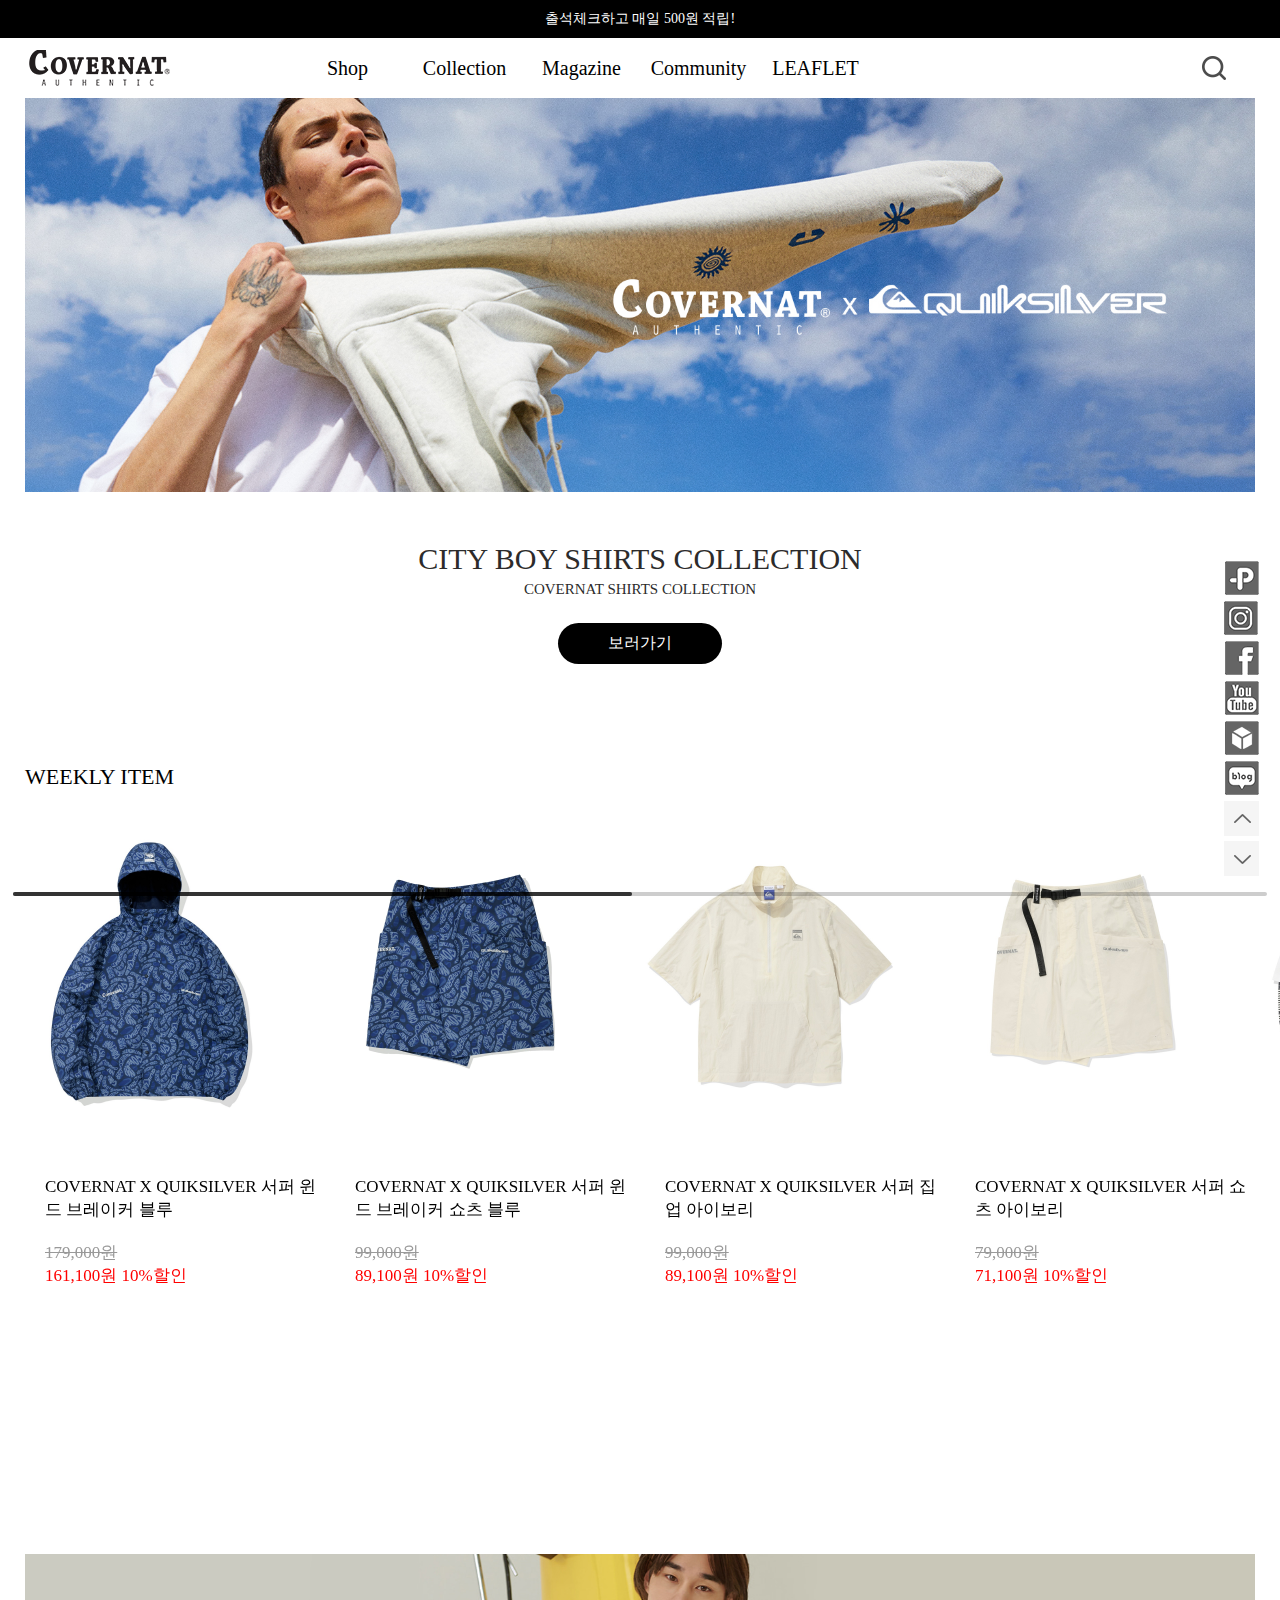
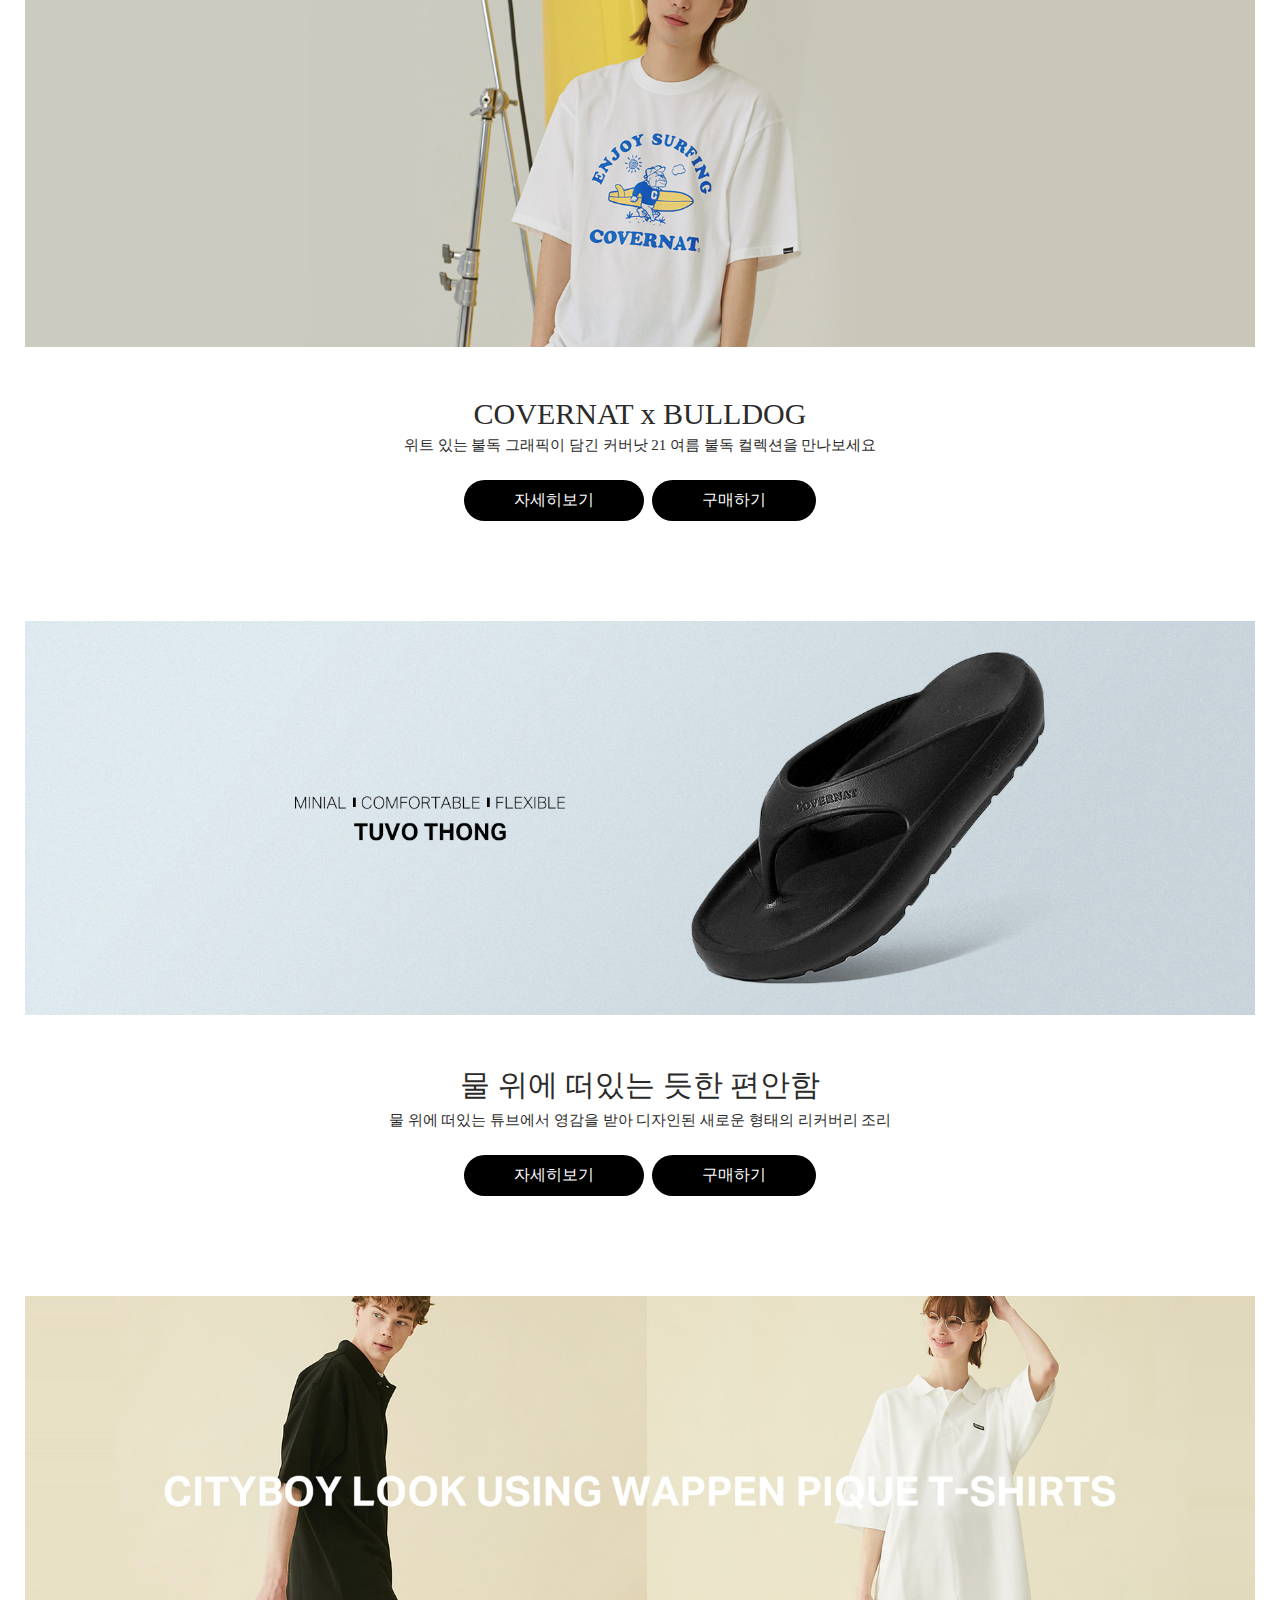
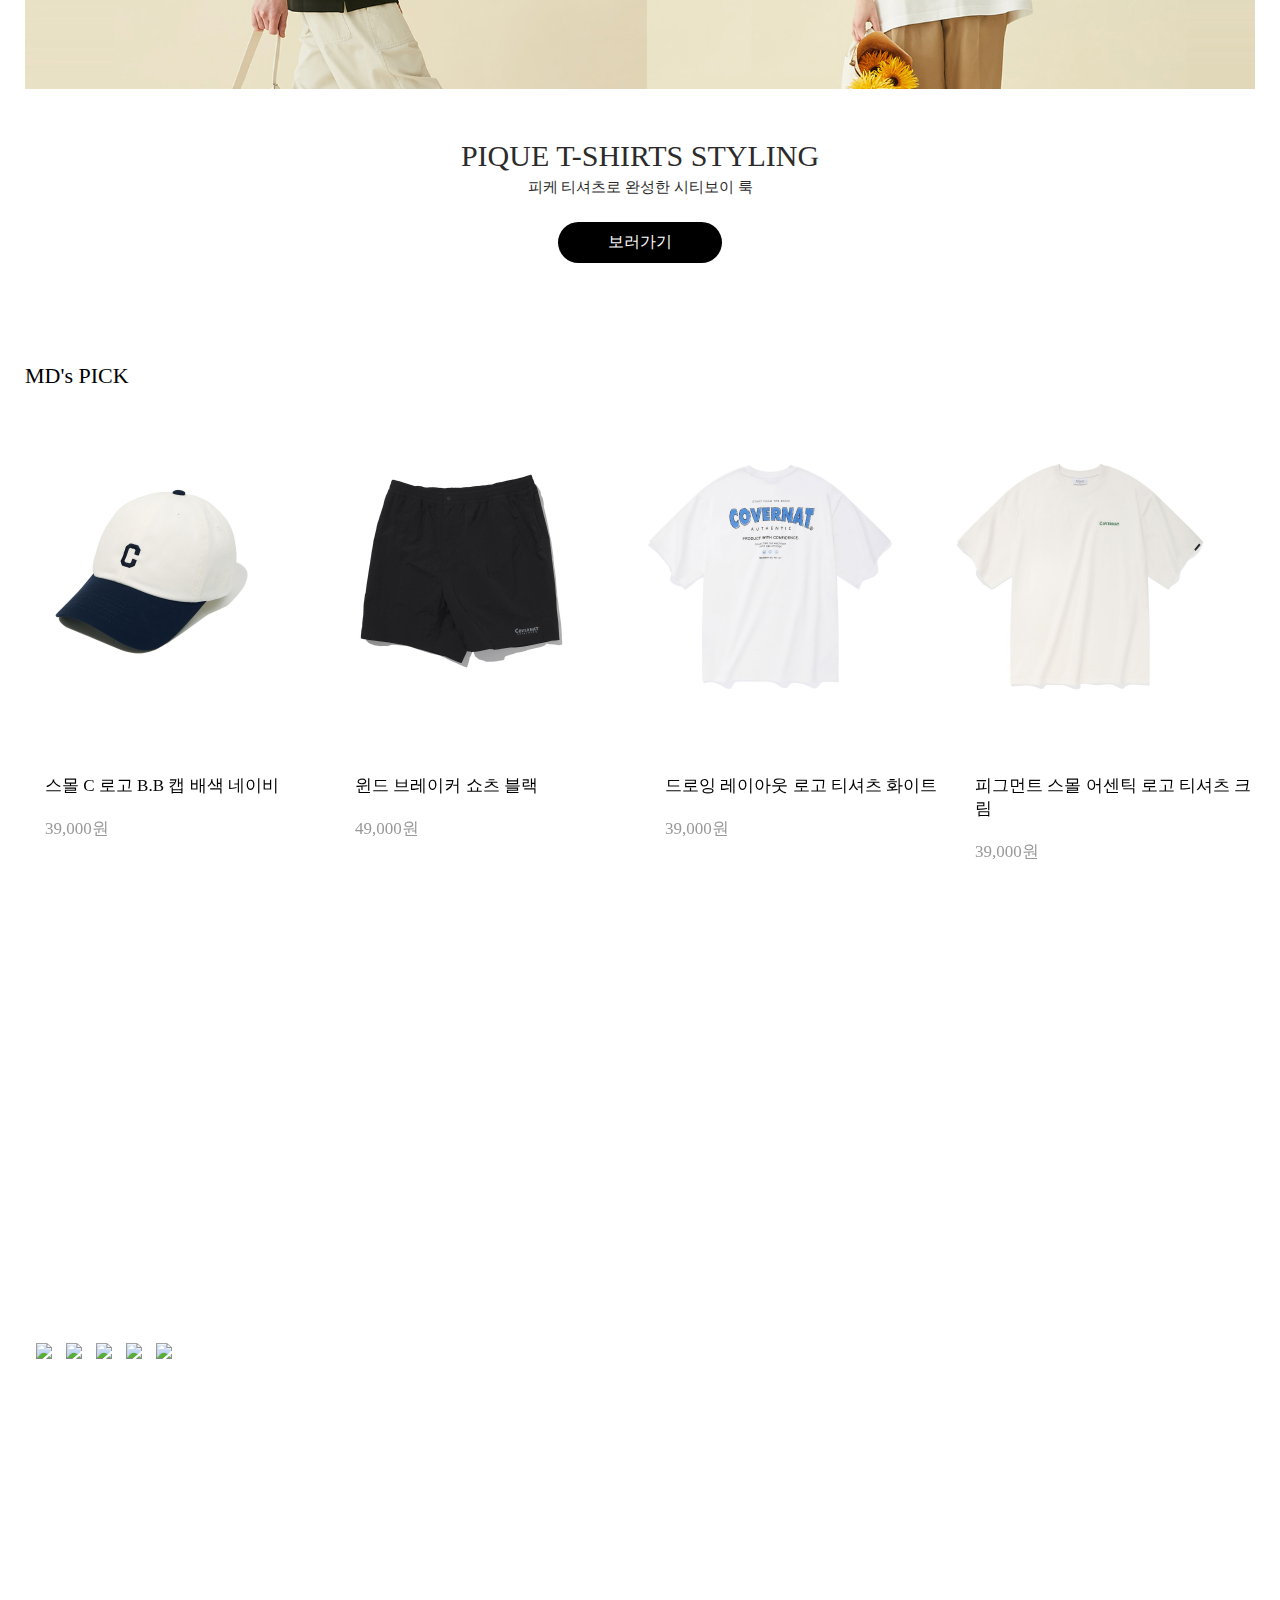
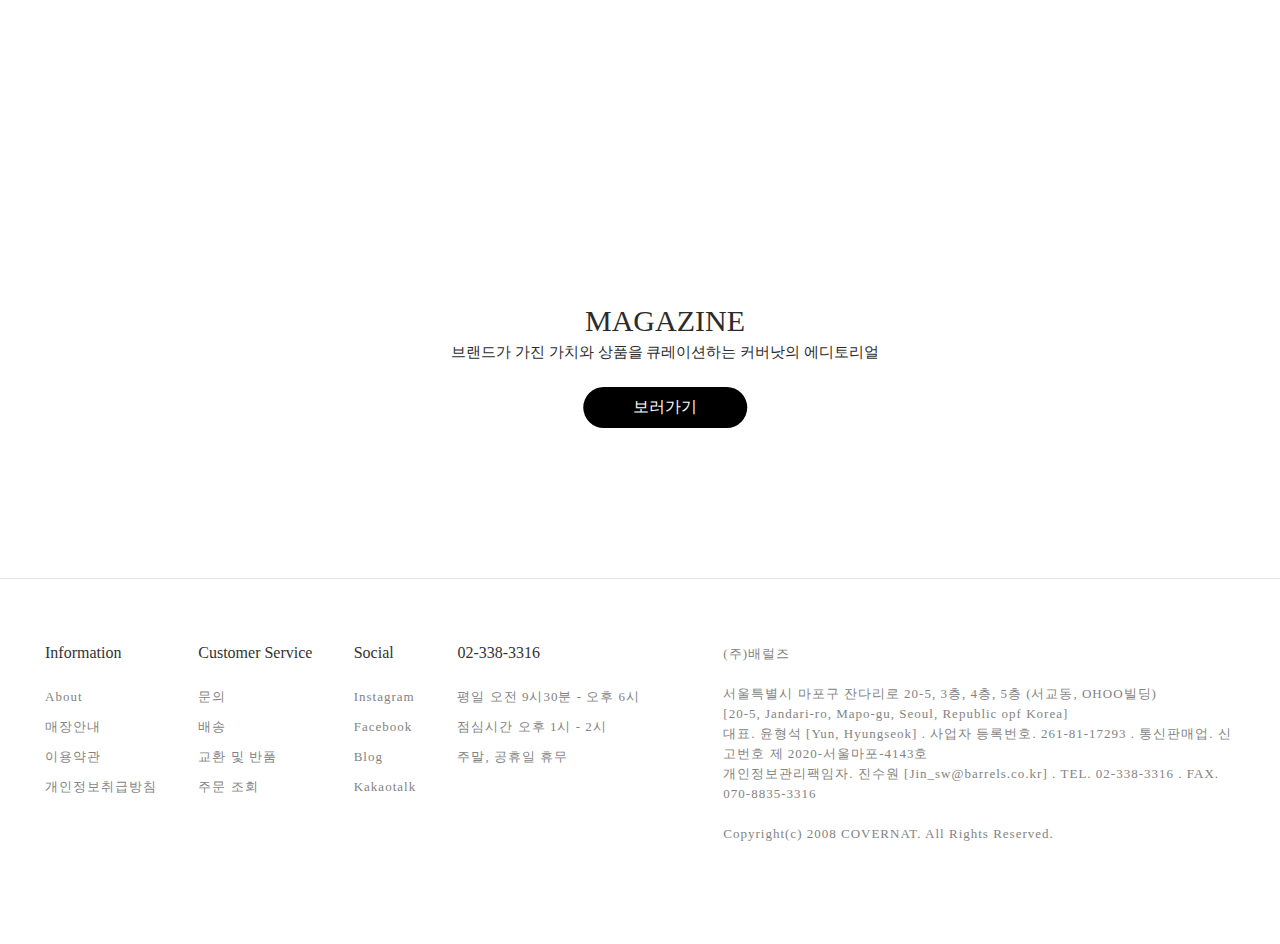
==== commit 77618881: "Add files via upload" ====
--- a/index.html
+++ b/index.html
@@ -8,7 +8,7 @@
     <!-- jQuery CDN -->
     <script src="https://code.jquery.com/jquery-1.11.0.min.js"></script>
     <!-- 스와이퍼슬라이더 CDN-->
-    <link rel="stylesheet" href="https://unpkg.com/swiper/swiper-bundle.min.css"/>
+    <link rel="stylesheet" href="https://unpkg.com/swiper/swiper-bundle.min.css" />
     <script src="https://unpkg.com/swiper/swiper-bundle.min.js"></script>
     <!-- 폰트어썸 CDN-->
     <link rel="stylesheet" href="https://use.fontawesome.com/releases/v5.14.0/css/all.css" integrity="sha384-HzLeBuhoNPvSl5KYnjx0BT+WB0QEEqLprO+NBkkk5gbc67FTaL7XIGa2w1L0Xbgc" crossorigin="anonymous">
@@ -28,8 +28,9 @@
             <div class="header-wrap">
                 <div class="top-bar">
                     <div class="logo-wrap">
-                        <div class="logo"></div>
+                        <div class="logo"><img src="img/new_logo04.png" alt=""></div>
                     </div>
+                    
                     <nav class="fulldown-menu">
                         <ul>
                             <li>
@@ -87,6 +88,53 @@
                             </li>
                         </ul>
                     </nav>
+                    
+                    <div id="sideMenuWrap">
+                        <div class="menuIconBox">
+                            <div></div>
+                            <div></div>
+                            <div></div>
+                        </div>
+                        <div class="hide-menuBpx">
+                            <div class="close-btn"></div>
+                            <div class="search">
+                                <input type="text">
+                                <button>search</button>
+                            </div>
+                            <ul class="mobile-nav-list1">
+                                <li>
+                                    <a href="javascript:void(0)">멤버십</a>
+                                    <ul>
+                                        <li><a href="#">On sale</a></li>
+                                        <li><a href="#">구매별 사은품</a></li>
+                                        <li><a href="#">쇼핑혜택</a></li>
+                                    </ul>
+                                </li>
+                                <li><a href="javascript:void(0)">이벤트</a>
+                                    <ul>
+                                        <li><a href="#">진행중 이벤트</a></li>
+                                        <li><a href="#">당첨자 발표</a></li>
+                                        <li><a href="#">진행종료 이벤트</a></li>
+                                    </ul>
+                                </li>
+                                <li><a href="javascript:void(0)">브랜드</a>
+                                    <ul>
+                                        <li><a href="#">브랜드 스토리</a></li>
+                                        <li><a href="#">원료 스토리</a></li>
+                                        <li><a href="#">소식/미디어</a></li>
+                                    </ul>
+                                </li>
+                                <li><a href="javascript:void(0)">쇼핑</a></li>
+                                <li><a href="javascript:void(0)">커뮤니티</a>
+                                    <ul>
+                                        <li><a href="#">포토리뷰</a></li>
+                                        <li><a href="#">사용리뷰</a></li>
+                                    </ul>
+                                </li>
+                            </ul>
+
+                        </div>
+                    </div>
                     <div class="login">
                         <ul>
                             <li> <a href="#">
@@ -520,4 +568,6 @@
 
     <script src="js/script.js"></script>
 
-</body></html>
+</body>
+
+</html>
--- a/css/style.css
+++ b/css/style.css
@@ -88,7 +88,6 @@
 }
 
 .header-wrap .logo-wrap .logo {
-    background-image: url(../img/new_logo04.png);
     width: 100%;
     height: 100%;
 }
@@ -149,19 +148,19 @@
 
 /* 2차 메뉴 위치 */
 .fulldown-menu > ul > li:nth-of-type(1) > div ul {
-    left: 16%;
+    left: 113px;
 }
 
 .fulldown-menu > ul > li:nth-of-type(2) > div ul {
-    left: 25%;
+    left: 290px;
 }
 
 .fulldown-menu > ul > li:nth-of-type(3) > div ul {
-    left: 34%;
+    left: 480px;
 }
 
 .fulldown-menu > ul > li:nth-of-type(4) > div ul {
-    left: 43%;
+    left: 650px;
 }
 
 
@@ -186,6 +185,168 @@
     border-top: 1px solid #ddd;
 }
 
+
+
+.menuIconBox {
+    /* 햄버거 박스랑 작대기 */
+    position: fixed;
+    top: 80px;
+    right: 20px;
+    width: 50px;
+    height: 50px;
+    display: flex;
+    flex-direction: column;
+    align-items: center;
+    justify-content: center;
+    cursor: pointer;
+    opacity: 0;
+    visibility: hidden;
+
+}
+
+.menuIconBox > div {
+    /* 햄버거 */
+    width: 50px;
+    height: 7px;
+    background-color: #84aa41;
+    margin-bottom: 10px;
+}
+
+/* 숨겨진 메뉴박스 */
+.hide-menuBpx {
+    width: 400px;
+    height: 100vh;
+    position: fixed;
+    top: 0;
+    right: -800px;
+    background-color: #e5edd9;
+    transition: all 0.4s;
+    /*   border-right: 1px solid red; */
+    z-index: 99;
+}
+
+.hide-menuBpx.active {
+    right: 0;
+}
+
+
+.hide-menuBpx > .search {
+    width: 100%;
+    height: 80px;
+    background-color: #84aa41;
+    border-left: 1px solid #e5edd9;
+
+}
+
+.hide-menuBpx > .search > input {
+    width: 200px;
+    height: 40px;
+    position: relative;
+    left: 50px;
+    bottom: -17px;
+}
+
+.hide-menuBpx > .search > button {
+    width: 100px;
+    height: 40px;
+    font-size: 17px;
+    /*   border:solid 0px; */
+    position: relative;
+    left: 50px;
+    bottom: -17px;
+    cursor: pointer;
+}
+
+
+.hide-menuBpx > ul {
+    height: 50px;
+    cursor: pointer;
+
+}
+
+.hide-menuBpx > ul ul {
+    background-color: #e5edd9;
+}
+
+.hide-menuBpx > ul > li:hover {
+    background-color: #84aa41;
+    transition: 0.3s;
+    color: #fff;
+    border-top: solid 0.5px #e5edd9;
+}
+
+.hide-menuBpx > ul ul > li {
+    color: #84aa41;
+}
+
+.hide-menuBpx > ul > li {
+    font-size: 20px;
+    line-height: 50px;
+    border-top: solid 0.5px #84aa41;
+    font-size: 15px;
+    color: #84aa41;
+}
+
+
+.hide-menuBpx > ul > li:last-child {
+    border-bottom: solid 0.5px #84aa41;
+}
+
+.hide-menuBpx > ul > li > a {
+    display: block;
+    width: 100%;
+    height: 100%;
+    margin-left: 20px;
+}
+
+.hide-menuBpx > ul ul > li > a:hover {
+    border-bottom: 1px solid #000;
+
+}
+
+.hide-menuBpx > ul ul > li > a {
+    margin-left: 20px;
+}
+
+.hide-menuBpx.active {
+    right: 0;
+}
+
+.hide-menuBpx > .close-btn {
+    width: 26px;
+    height: 26px;
+    position: absolute;
+    top: 90px;
+    left: -40px;
+    cursor: pointer;
+}
+
+
+
+.hide-menuBpx > .close-btn::before,
+.hide-menuBpx > .close-btn::after {
+    content: "";
+    position: absolute;
+    width: 100%;
+    height: 4px;
+    background-color: #84aa41;
+    top: 50%;
+    transform: translatey(-50%) rotate(45deg);
+}
+
+.hide-menuBpx > .close-btn::after {
+    transform: translatey(-50%) rotate(-45deg);
+}
+
+.close-btn:hover {
+    transform: rotate(180deg);
+    transition: all 1s;
+}
+
+
+
+
+/*----*/
 
 .header-wrap .login {
 
@@ -243,6 +404,7 @@
     /*    height: 557.44px;*/
     padding-bottom: 32%;
     cursor: pointer;
+    margin: 0 auto;
 }
 
 /*---------------------section2---------------------*/
@@ -314,7 +476,7 @@
 .swiper-slide img {
 
     width: 414px;
-    height: 450px;
+    height: 500px;
     object-fit: cover;
 }
 
@@ -493,17 +655,17 @@
 
 
 @media screen and (max-width: 1774px) {
-    .swiper-container .swiper-slide img{
+    .swiper-container .swiper-slide img {
         width: 314px;
         height: 354px;
     }
 
-    .swiper-container-horizontal>.swiper-scrollbar {
-        
-        bottom:110px;
-    }
-    
-    .section3 .main-img{
+    .swiper-container-horizontal > .swiper-scrollbar {
+
+        bottom: 110px;
+    }
+
+    .section3 .main-img {
         margin-top: 20px;
     }
 }
@@ -534,17 +696,18 @@
     .fulldown-menu ul {
         justify-content: flex-end;
     }
-    
-    .swiper-container .swiper-slide img{
+
+    .swiper-container .swiper-slide img {
         width: 312px;
         height: 320px;
     }
-     .section3 .main-img{
+
+    .section3 .main-img {
         margin-top: 10px;
     }
-    
+
     .RollDiv img {
-        
+
         height: 450px;
     }
 
@@ -560,7 +723,7 @@
 }
 
 @media screen and (max-width: 1284px) {
-    .swiper-container .swiper-slide img{
+    .swiper-container .swiper-slide img {
         width: 250px;
         height: 300px;
     }
@@ -579,7 +742,15 @@
     .header-wrap .fulldown-menu {
         display: none;
     }
-
+    .footer-wrap .in .left > ul ul {
+    letter-spacing: 0px;
+    font-size: 11px;
+    }
+    .footer-wrap .in .right{
+        letter-spacing: 0;
+        font-size: 12px;
+    }
+  
 
 }
 
@@ -589,87 +760,134 @@
         position: absolute;
         left: 50%;
         transform: translateX(-50%);
-       
+
+    }
+      .footer-wrap .in .left {
+        display: flex;
+        flex-direction: column;
+    }
+
+    .section .title .big {
+        font-size: 25px;
+        
+    }
+
+      .header-wrap .logo-wrap .logo img {
+        width: 114px;
+        height: 30px;
+          margin-top: 10px;
+    }
+
+    .footer-wrap .in .left > ul {
+        margin-top:20px;
     }
     
-    .section .title .big{
-        font-size:25px;
-        
-    }
-
-
-}
+
+    .section .link {
+        font-size: 10px;
+        padding: 9px 30px;
+    }
+    
+}
+
+@media screen and (max-width: 768px) {
+
+ .swiper-container .swiper-slide img {
+        width: 310px;
+        height: 320px;
+    
+    }
+  
+    
+}
+
 
 @media screen and (max-width: 741px) {
 
+
+    .section .title .big {
+        font-size: 23px;
+
+    }
+
+    .section .title .small {
+        font-size: 12px;
+    }
+
+    .swiper-scrollbar-drag {
+        width: 80px;
+    }
     
-    .section .title .big{
-        font-size:23px;
-        
-    }
-    .section .title .small{
-        font-size:12px;
-    }
-
 }
 
 
 @media screen and (max-width: 640px) {
 
-    
-     .swiper-container .swiper-slide img{
+
+    .swiper-container .swiper-slide img {
         width: 480px;
         height: 500px;
     }
-    
-    .swiper-container-horizontal>.swiper-scrollbar {
-        
-        bottom:10px;
-    }
-    
-    .section3 .main-img{
+
+    .swiper-container-horizontal > .swiper-scrollbar {
+
+        bottom: 10px;
+    }
+
+    .section3 .main-img {
         margin-top: 80px;
     }
-    
-    .section7 .title{
-        bottom :60px;
-    }
+
+    .section7 .title {
+        bottom: 60px;
+    }
+
+  
 }
 
 @media screen and (max-width: 501px) {
 
-    
-     .swiper-container .swiper-slide img{
+
+    .swiper-container .swiper-slide img {
         width: 450px;
         height: 470px;
     }
+
+    .section .title .big {
+        font-size: 18px;
+
+    }
+
+    .section .title .small {
+        font-size: 10px;
+    }
+
+    .title {
+        margin-top: 10px;
+    }
+
+
+}
+
+@media screen and (max-width: 461px) {
+
+
+    .swiper-container .swiper-slide img {
+        width: 330px;
+        height: 350px;
+    }
+ .swiper-container-horizontal > .swiper-scrollbar {
+
+        bottom: 130px;
+    }
     
-       .section .title .big{
-        font-size:18px;
-        
-    }
-    .section .title .small{
-        font-size:10px;
+    .section7{
+        margin-top:0;
     }
     
-    .title {
-        margin-top : 10px;
-    }
-
- 
-}
-
-@media screen and (max-width: 461px) {
-
-    
-     .swiper-container .swiper-slide img{
-        width: 400px;
-        height: 440px;
-    }
-    
- 
-}
-
-
-
-
+    .swiper-container .swiper-slide img {
+        width: 380px;
+        height: 400px;
+    }
+
+}
